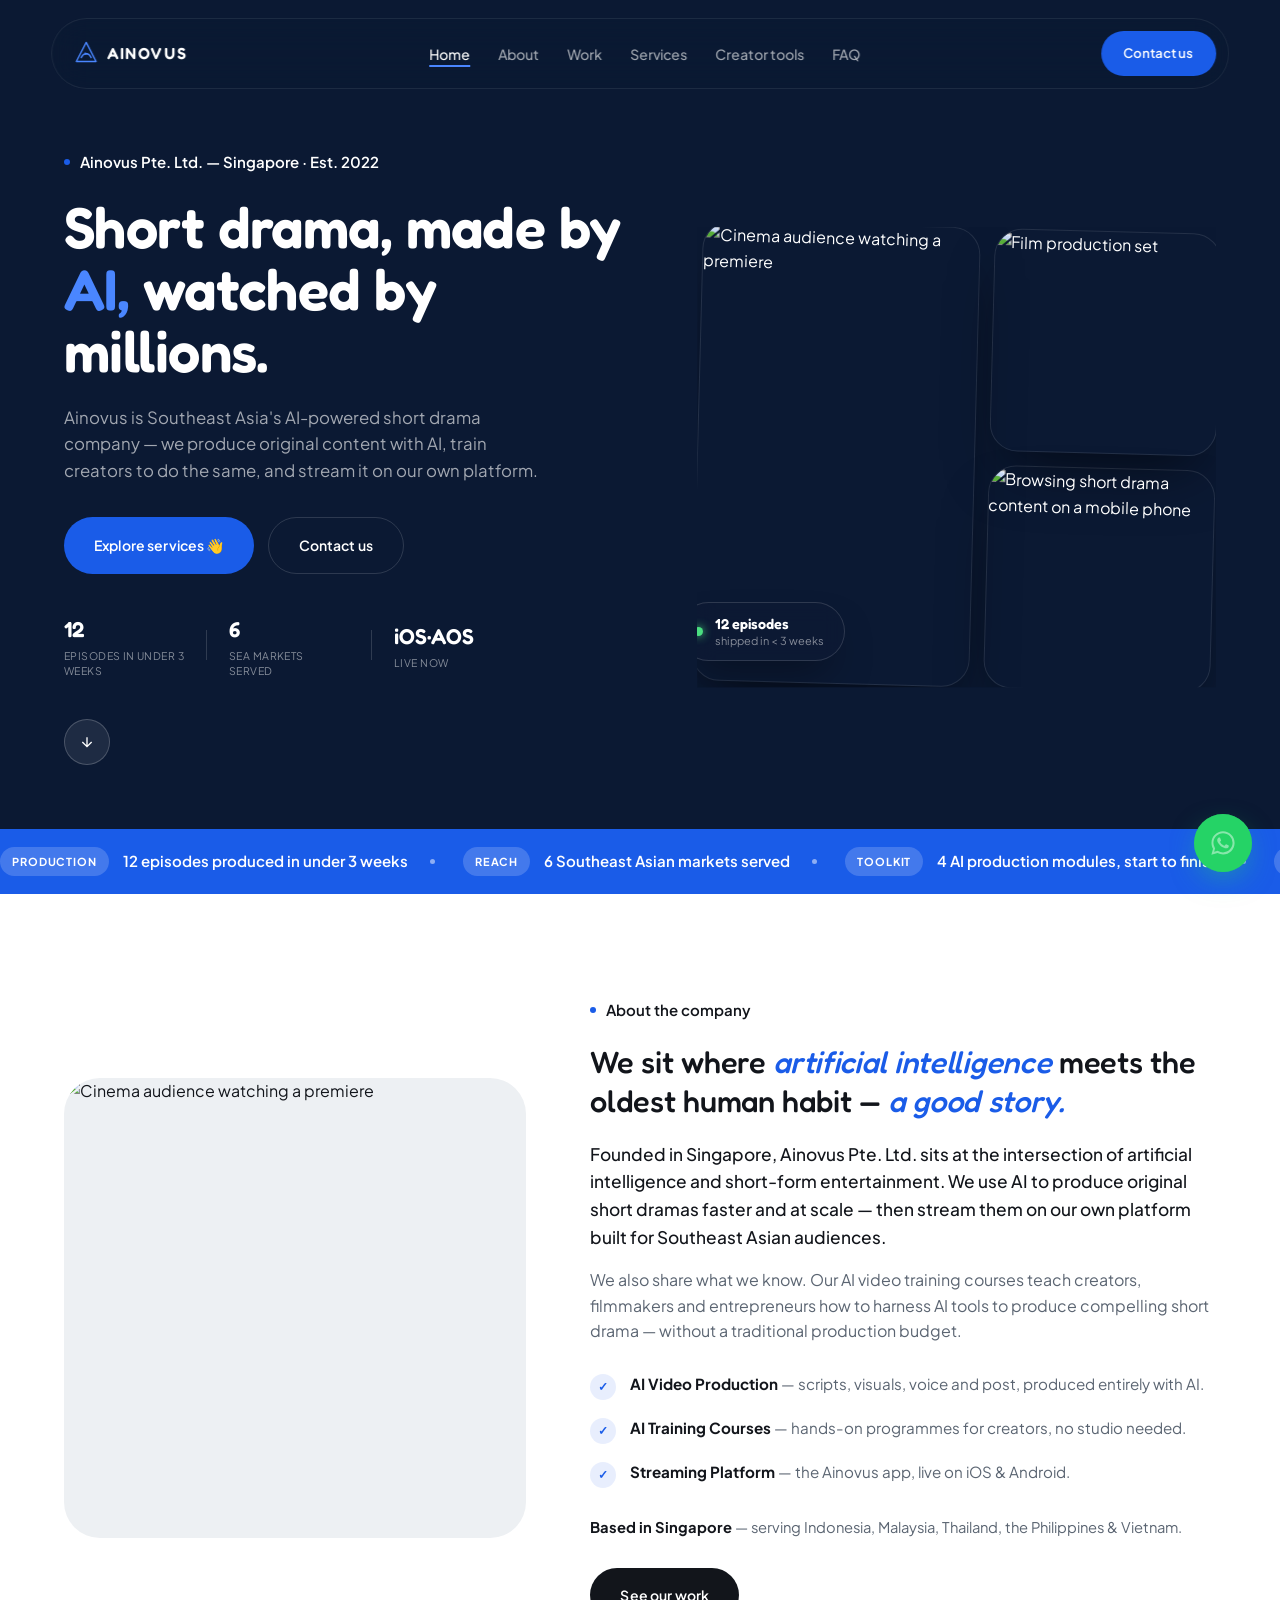
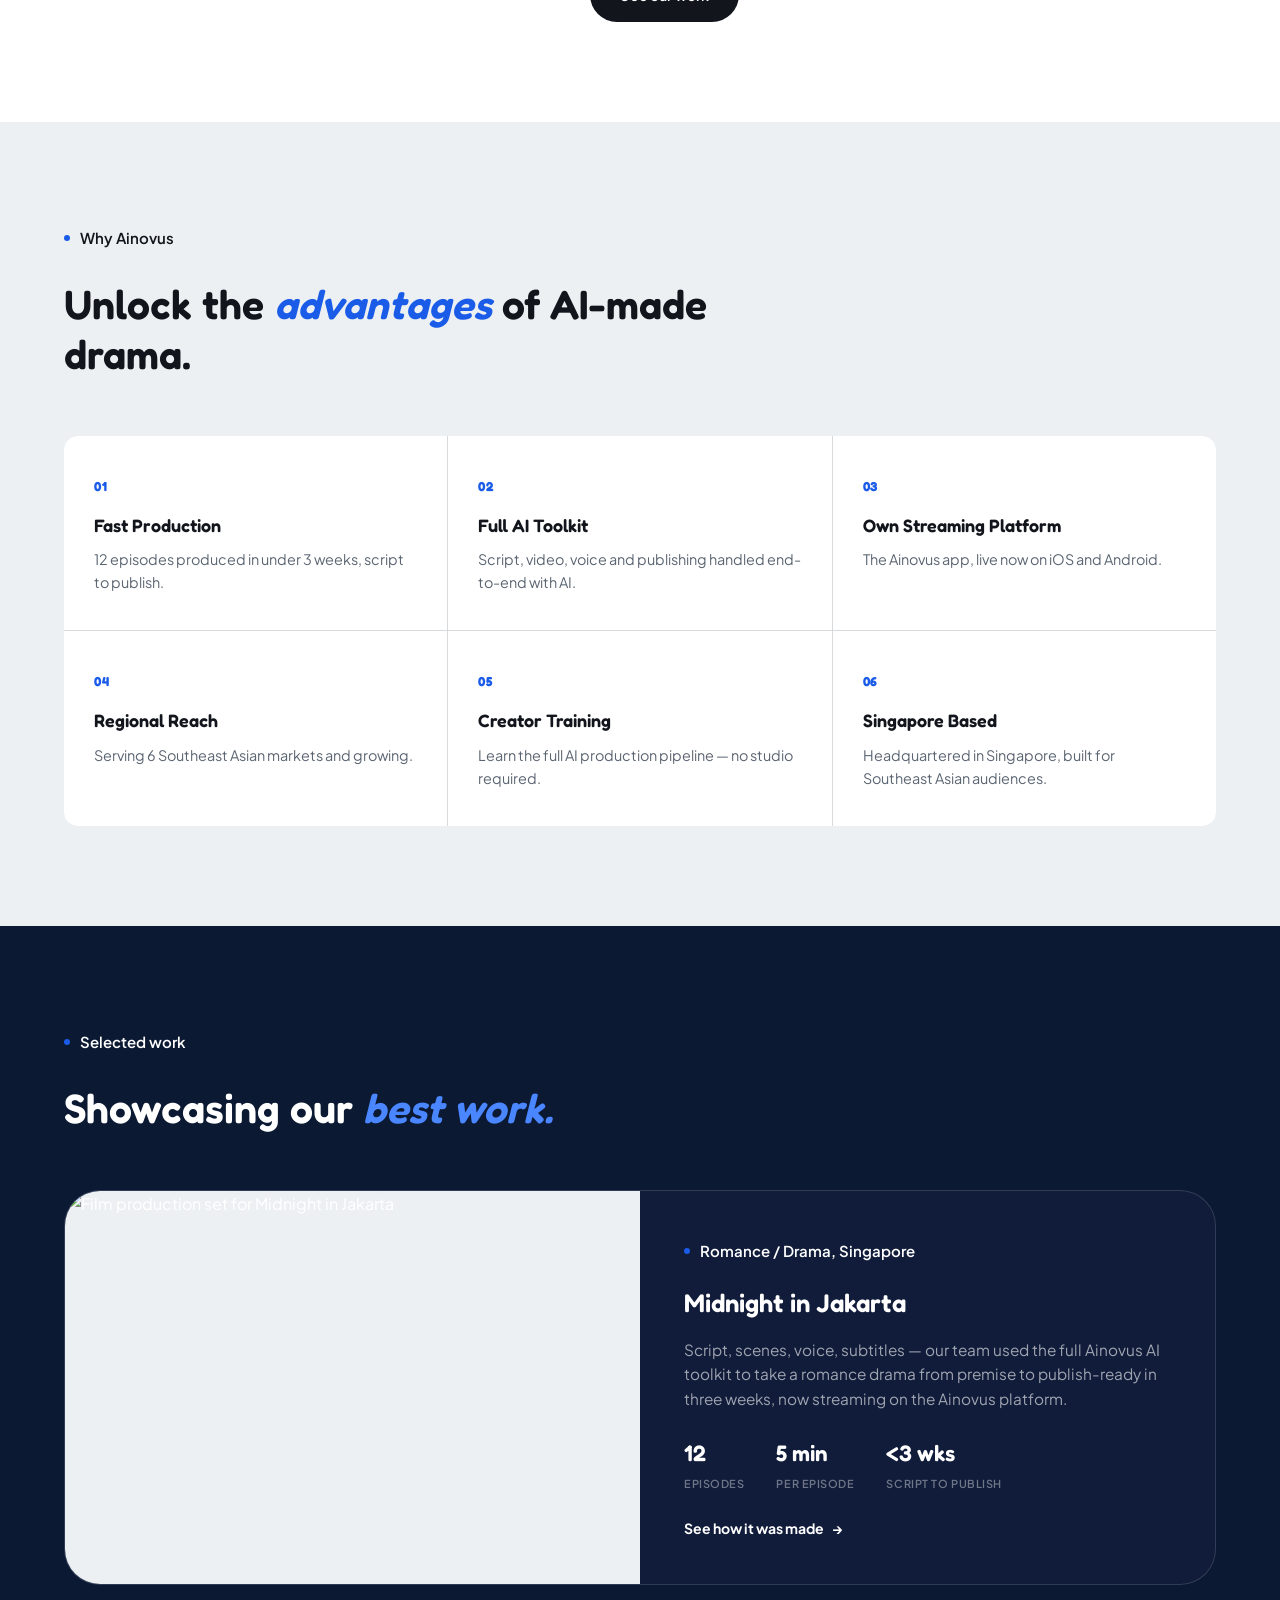
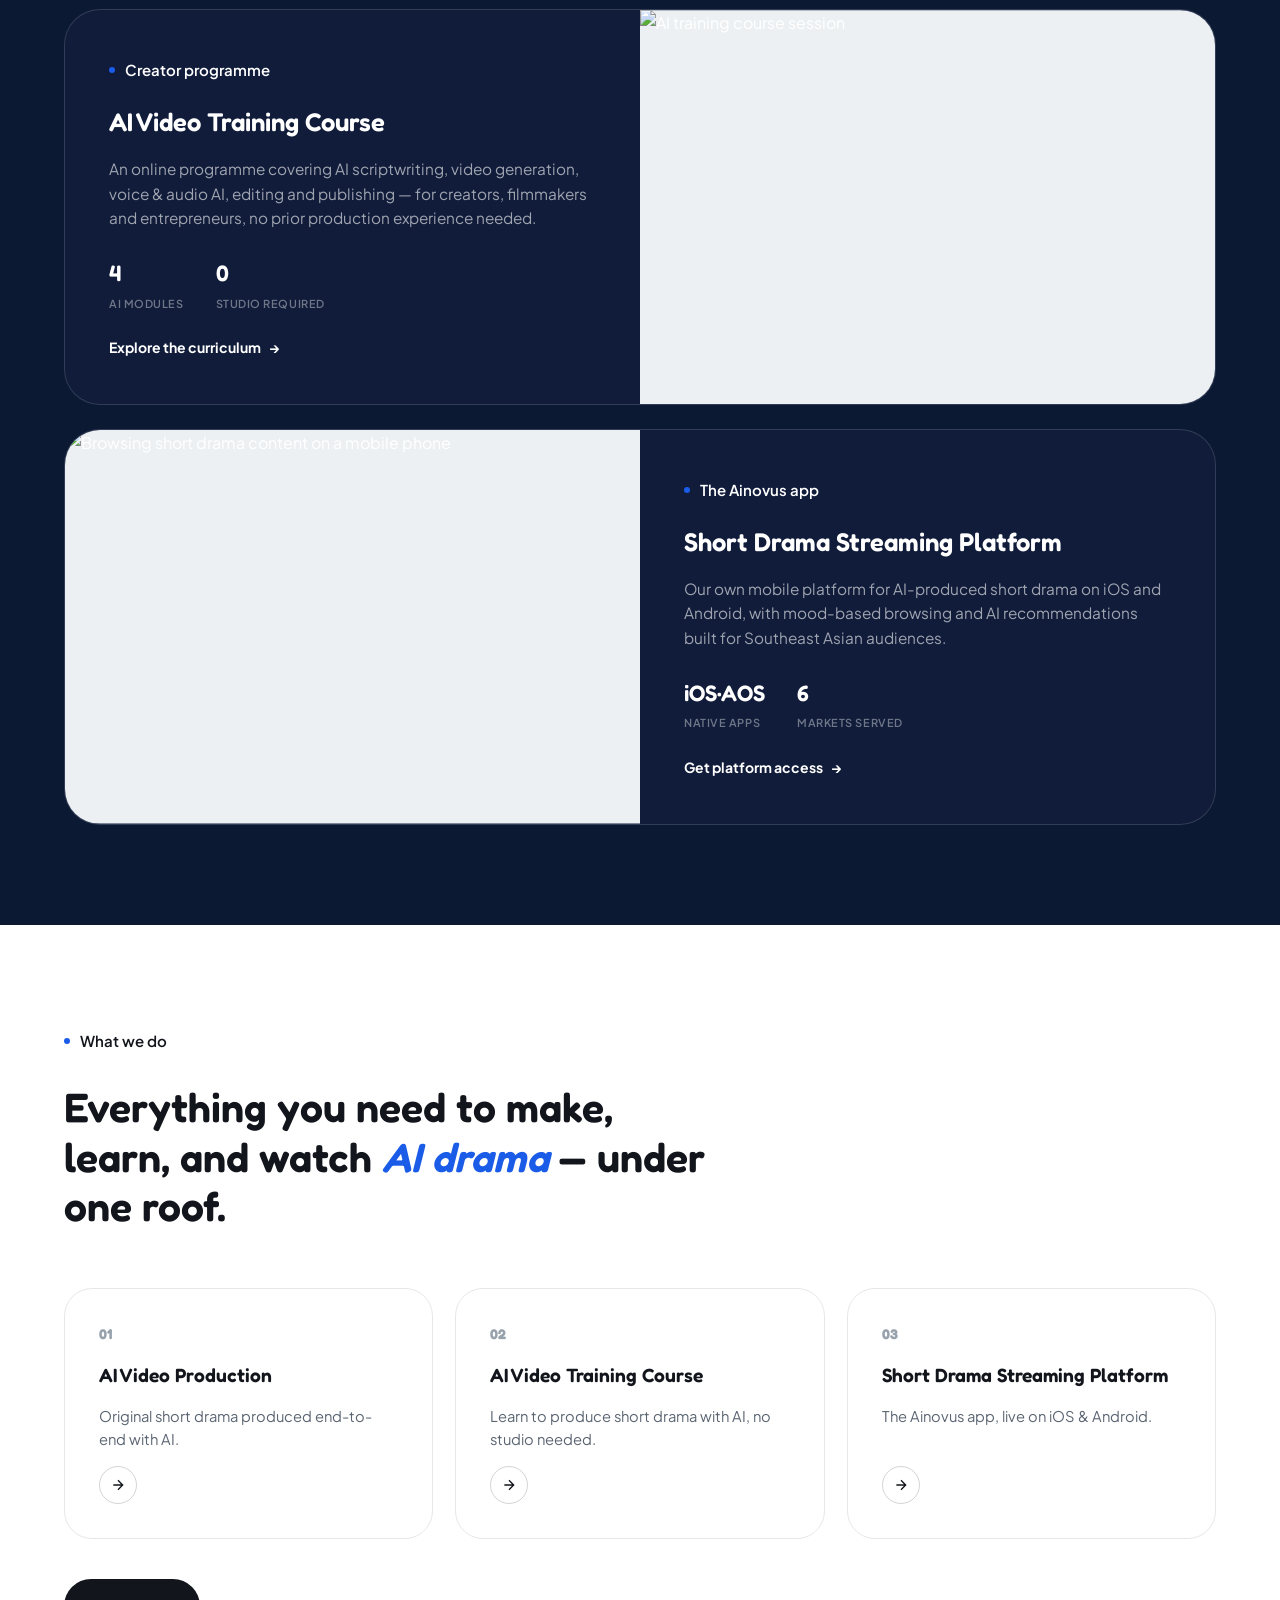
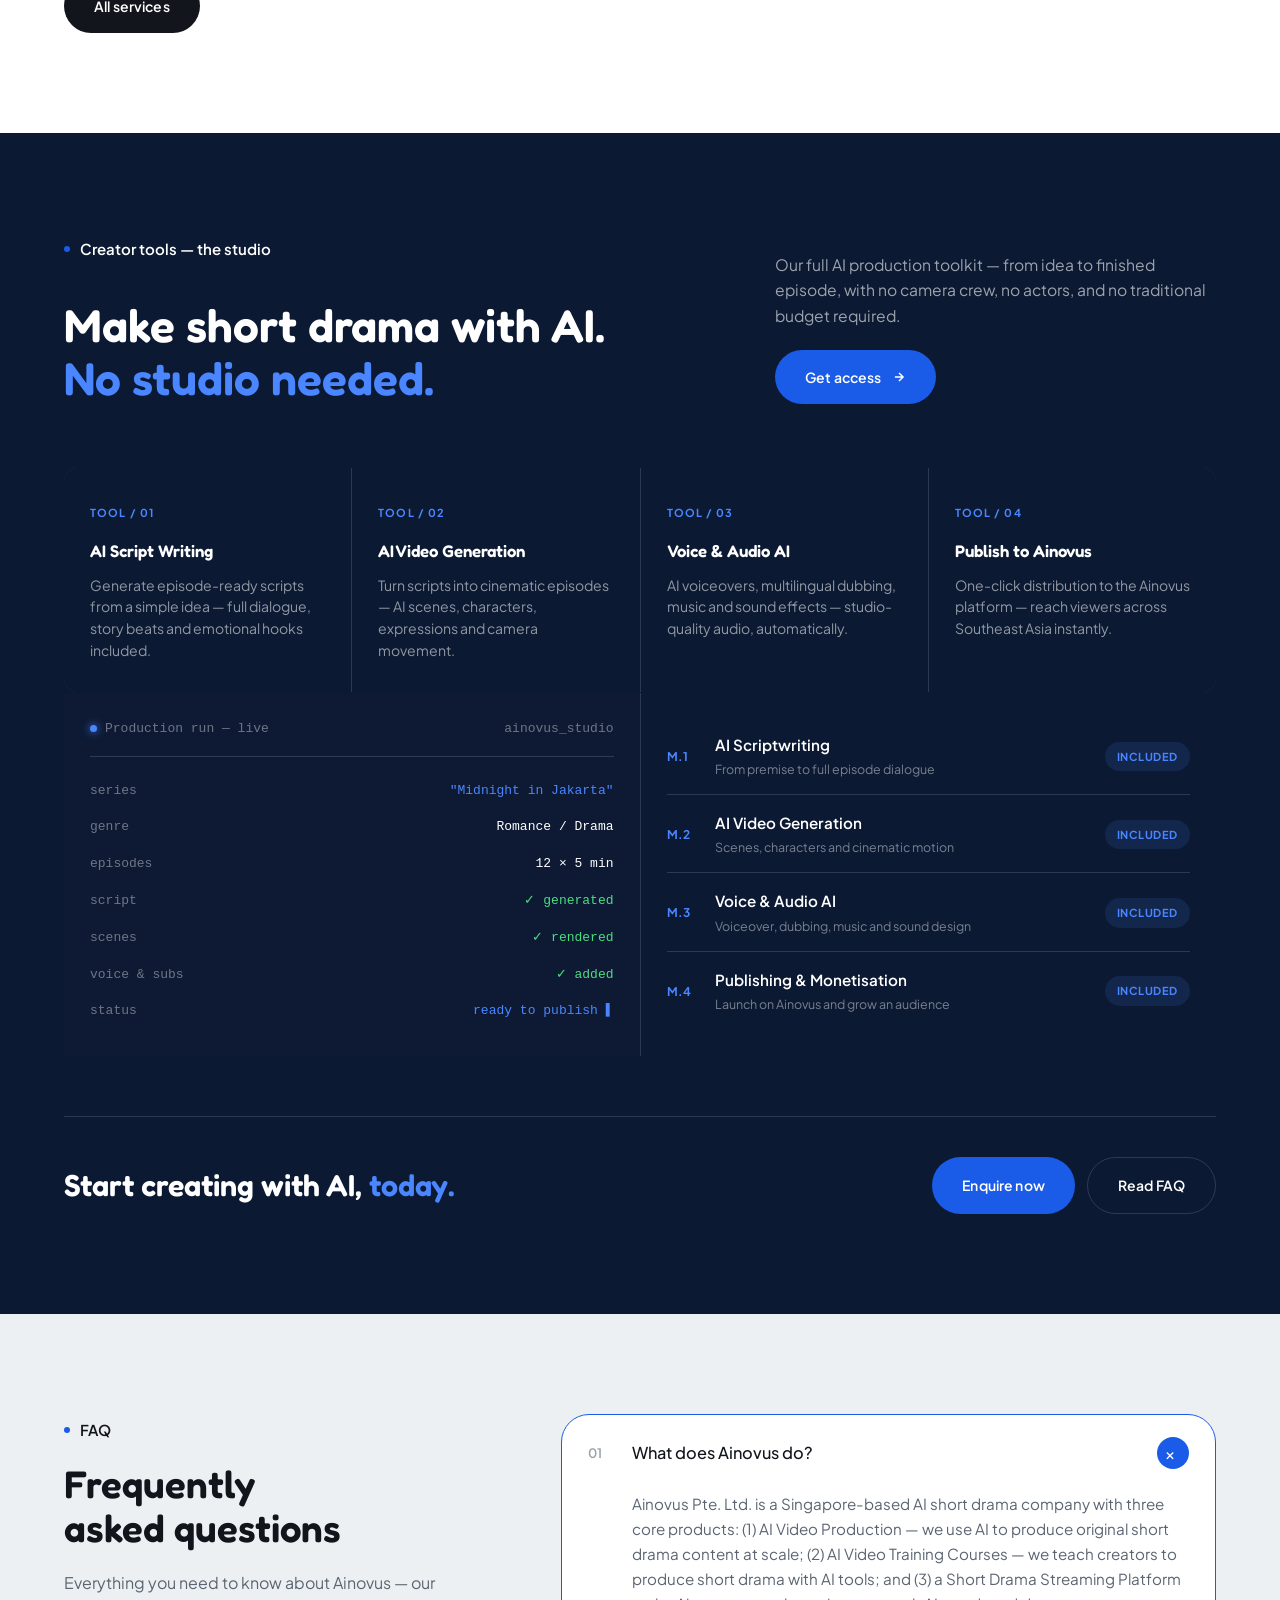
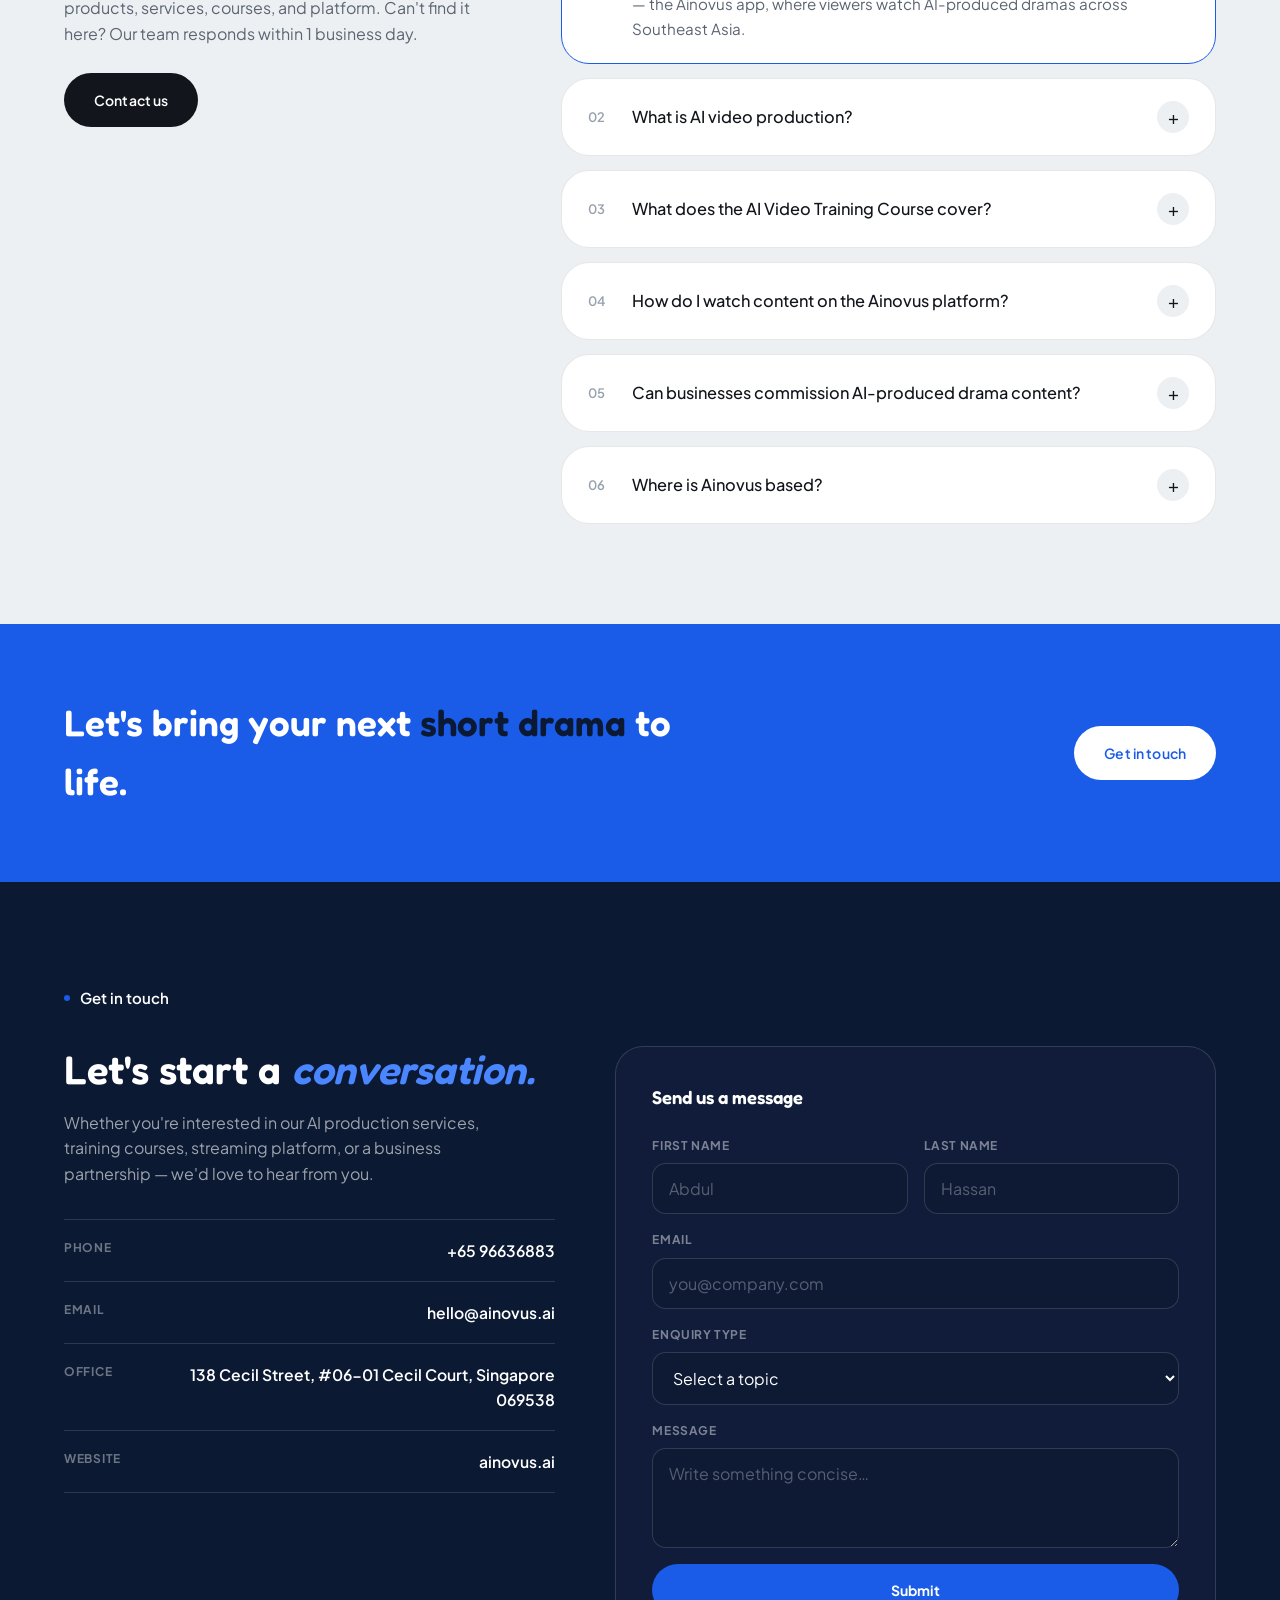
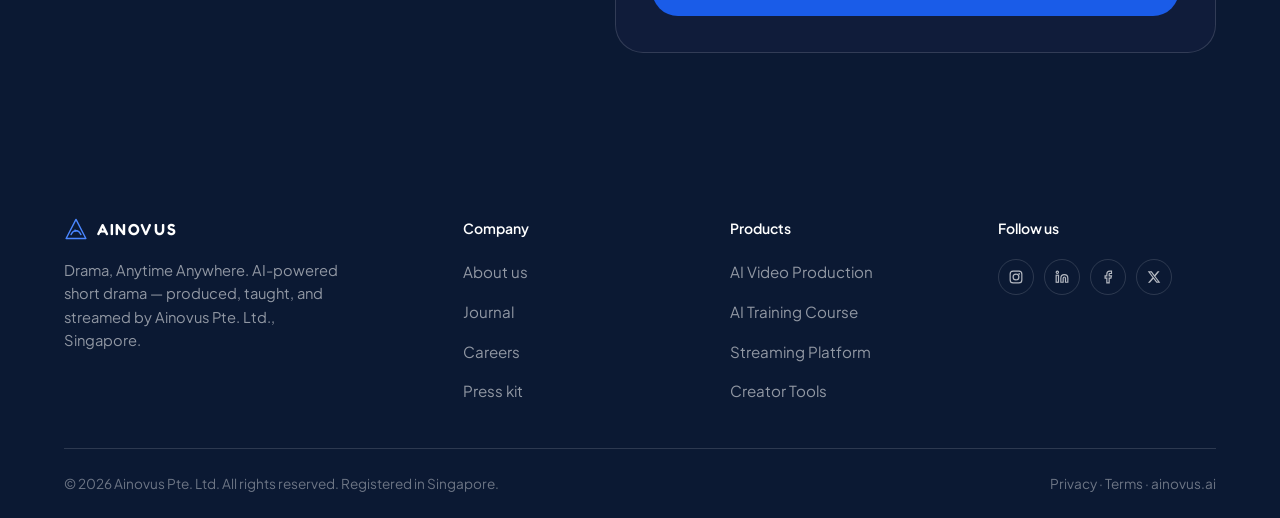
==== Ainovus-Design 2.html @ 92f5eed1 "Initial commit: Ainovus AI website source Static marketing site for Ainovus Pte. Ltd. (AI short dram" ====
<!DOCTYPE html>
<html lang="en">
<head>
<meta charset="UTF-8"/>
<meta name="viewport" content="width=device-width, initial-scale=1.0, viewport-fit=cover"/>
<title>Ainovus Pte. Ltd. — AI Short Drama Studio | Produce. Learn. Stream.</title>
<meta name="description" content="Ainovus is Southeast Asia's AI-powered short drama company — we produce original content with AI, train creators to do the same, and stream it on our own platform."/>
<meta name="theme-color" content="#0B1933"/>
<link rel="icon" href="data:image/svg+xml,%3Csvg xmlns='http://www.w3.org/2000/svg' viewBox='0 0 34 34'%3E%3Cpath d='M17 2L31 29H3L17 2Z' stroke='%231A5CE8' stroke-width='2' stroke-linejoin='round' fill='none'/%3E%3Cpath d='M10 23.5C10 23.5 12.5 18 17 18C21.5 18 24 23.5 24 23.5' stroke='%231A5CE8' stroke-width='2' stroke-linecap='round' fill='none'/%3E%3Cpolygon points='15,16 15,20 20,18' fill='%231A5CE8'/%3E%3C/svg%3E"/>
<link rel="preconnect" href="https://fonts.googleapis.com"/>
<link rel="preconnect" href="https://fonts.gstatic.com" crossorigin=""/>
<link href="https://fonts.googleapis.com/css2?family=Fredoka:wght@400;500;600;700&family=Plus+Jakarta+Sans:wght@300;400;500;600;700;800&display=swap" rel="stylesheet"/>
<style>
*{margin:0;padding:0;box-sizing:border-box}
:root{
  --paper:#FFFFFF;
  --gray-sec:#EDF0F3;
  --card:#FFFFFF;
  --ink:#12151B;
  --ink-2:#5B6572;
  --ink-3:#98A2AD;
  --blue:#1A5CE8;
  --blue-deep:#1249CC;
  --blue-soft:#4A86FF;
  --cyan:#4A86FF;
  --dark:#0B1933;
  --dark-2:#101c3a;
  --dark-3:#0e1a34;
  --hair:rgba(18,21,27,.10);
  --hair-strong:rgba(18,21,27,.18);
  --hair-w:rgba(255,255,255,.14);
  --sans:'Plus Jakarta Sans',-apple-system,sans-serif;
  --display:'Fredoka','Plus Jakarta Sans',sans-serif;
  --ease:cubic-bezier(.16,1,.3,1);
  --r-card:2.25rem;
  --r-img:1.75rem;
  --r-sm:.85rem;
}
html{scroll-behavior:smooth}
body{font-family:var(--sans);background:var(--paper);color:var(--ink);overflow-x:hidden;line-height:1.6;-webkit-font-smoothing:antialiased}
section[id]{scroll-margin-top:110px}
::selection{background:var(--blue);color:#fff}
img{user-select:none;display:block;max-width:100%}
a{color:inherit;text-decoration:none}
ul{list-style:none}
button,input,textarea,select{font-family:var(--sans);font-size:1rem}

/* ── PRELOADER ── */
.preloader{position:fixed;inset:0;background:var(--dark);z-index:9999;display:flex;flex-direction:column;align-items:center;justify-content:center;gap:22px;transition:opacity .7s var(--ease),visibility .7s}
.preloader.done{opacity:0;visibility:hidden}
.pre-mark{width:44px;height:44px}
.pre-mark path,.pre-mark polygon{stroke-dasharray:120;stroke-dashoffset:120;animation:draw 1.1s var(--ease) forwards}
.pre-mark polygon{animation-delay:.3s}
@keyframes draw{to{stroke-dashoffset:0}}
.pre-word{font-family:var(--display);font-size:20px;font-weight:600;letter-spacing:.24em;color:#fff;text-indent:.24em;opacity:0;animation:fadeUp .8s var(--ease) .35s forwards}
.pre-sub{font-size:10px;letter-spacing:.3em;text-transform:uppercase;color:rgba(255,255,255,.4);opacity:0;animation:fadeUp .8s var(--ease) .55s forwards}
@keyframes fadeUp{from{opacity:0;transform:translateY(10px)}to{opacity:1;transform:none}}

.scroll-progress{position:fixed;top:0;left:0;height:3px;width:0;background:var(--blue);z-index:1002}

/* ── REVEAL ── */
.reveal{opacity:0;transform:translateY(24px);transition:opacity .9s var(--ease),transform .9s var(--ease)}
.reveal.in{opacity:1;transform:none}
.reveal-img{clip-path:inset(0 0 100% 0);transition:clip-path 1.1s var(--ease)}
.reveal-img.in{clip-path:inset(0 0 0 0)}

/* ── SHARED ── */
.wrap{max-width:1280px;margin:0 auto;padding:0 5%}
.label{font-family:var(--sans);font-size:15px;font-weight:600;color:var(--ink);display:inline-flex;align-items:center;gap:10px;margin-bottom:20px}
.label::before{content:'';width:6px;height:6px;border-radius:50%;background:var(--blue);flex-shrink:0}
.label.on-dark{color:#fff}
.it{font-style:italic;color:var(--blue)}
.sec-dark .it,.cta-band .it,.hero-left .it{color:var(--blue-soft)}
section{padding:100px 0}
#home{padding:0}
.sec-gray{background:var(--gray-sec)}
.sec-dark{background:var(--dark);color:#fff}
.sec-head{max-width:660px;margin-bottom:56px}
.sec-title{font-family:var(--display);font-weight:600;font-size:clamp(1.8rem,3.2vw,2.6rem);line-height:1.22;margin-top:10px}

/* ── BUTTONS ── */
.btn{display:inline-flex;align-items:center;gap:10px;font-size:14px;font-weight:600;letter-spacing:.01em;text-decoration:none;cursor:pointer;border:none;transition:all .3s var(--ease);padding:16px 30px;position:relative;overflow:hidden;border-radius:100px}
.btn-fill{background:var(--blue);color:#fff}
.btn-fill:hover{background:var(--blue-deep);transform:translateY(-1px)}
.btn-line{background:transparent;color:var(--ink);border:1px solid var(--hair-strong)}
.btn-line:hover{background:var(--ink);color:#fff;border-color:var(--ink)}
.btn-dark{background:var(--ink);color:#fff}
.btn-dark:hover{background:var(--blue);transform:translateY(-1px)}
.btn-white{background:#fff;color:var(--blue)}
.btn-white:hover{background:var(--dark);color:#fff;transform:translateY(-1px)}
.btn-ghost-w{background:transparent;color:#fff;border:1px solid var(--hair-w);padding:16px 30px;border-radius:100px;font-size:14px;font-weight:600;transition:all .3s var(--ease)}
.btn-ghost-w:hover{background:#fff;color:var(--ink);border-color:#fff}

/* ── NAV (floating pill) ── */
nav{position:fixed;top:18px;left:50%;transform:translateX(-50%);z-index:1000;width:min(1180px,92%);display:flex;align-items:center;justify-content:space-between;gap:20px;padding:12px 12px 12px 22px;background:rgba(11,25,51,.72);backdrop-filter:blur(18px);-webkit-backdrop-filter:blur(18px);border:1px solid rgba(255,255,255,.08);border-radius:100px;transition:background .3s var(--ease),box-shadow .3s var(--ease),padding .3s var(--ease)}
nav.scrolled{background:rgba(11,25,51,.94);box-shadow:0 16px 40px -16px rgba(0,0,0,.4)}
.nav-logo{display:flex;align-items:center;gap:9px}
.nav-logo svg{width:24px;height:24px}
.nav-word{font-family:var(--display);font-size:16px;font-weight:600;letter-spacing:.1em;color:#fff}
.nav-links{display:flex;align-items:center;gap:28px}
.nav-a{font-size:14px;font-weight:500;color:rgba(255,255,255,.62);position:relative;padding:4px 0;transition:color .25s}
.nav-a::after{content:'';position:absolute;left:0;bottom:0;height:2px;width:0;background:var(--blue-soft);transition:width .25s var(--ease)}
.nav-a:hover,.nav-a.active{color:#fff}
.nav-a:hover::after,.nav-a.active::after{width:100%}
.nav-cta{padding:12px 22px;font-size:13px}
.ham{display:none;flex-direction:column;gap:5px;background:none;border:none;cursor:pointer;padding:8px}
.ham span{display:block;width:22px;height:2px;background:#fff;transition:all .3s var(--ease)}
.ham.open span:nth-child(1){transform:translateY(7px) rotate(45deg)}
.ham.open span:nth-child(2){opacity:0}
.ham.open span:nth-child(3){transform:translateY(-7px) rotate(-45deg)}

.mob-nav{position:fixed;inset:0;background:var(--dark);z-index:999;display:flex;flex-direction:column;justify-content:center;gap:6px;padding:0 8%;transform:translateY(-100%);transition:transform .5s var(--ease);opacity:0}
.mob-nav.open{transform:translateY(0);opacity:1}
.mob-nav .nav-a{color:#fff;font-family:var(--display);font-size:clamp(28px,7vw,42px);font-weight:600;display:flex;align-items:baseline;gap:16px;padding:10px 0}
.mob-nav .nav-a small{font-size:14px;color:var(--blue-soft);font-weight:600}
.mob-meta{margin-top:30px;color:rgba(255,255,255,.5);font-size:13px;letter-spacing:.05em}
body.nav-locked{overflow:hidden}

/* ── HERO ── */
#home{background:var(--dark);color:#fff;padding-top:150px;padding-bottom:0;overflow:hidden;position:relative}
.hero-grid{display:grid;grid-template-columns:1.05fr .95fr;gap:60px;align-items:center;padding-bottom:64px}
.hero-left{display:flex;flex-direction:column;align-items:flex-start;text-align:left}
.hero-kicker{margin-bottom:22px}
.hero-title{font-family:var(--display);font-size:clamp(2.2rem,4.6vw,3.6rem);font-weight:600;letter-spacing:-.01em;line-height:1.08;margin-bottom:22px}
.hero-title em{font-style:normal;color:var(--blue-soft)}
.hero-sub{font-size:1.05rem;color:rgba(255,255,255,.62);max-width:480px;margin-bottom:32px}
.hero-ctas{display:flex;gap:14px;flex-wrap:wrap;margin-bottom:38px}
.hero-stats{display:flex;align-items:center;gap:22px;flex-wrap:wrap;margin-bottom:40px}
.hstat{display:flex;flex-direction:column;gap:3px}
.hstat-n{font-family:var(--display);font-weight:600;font-size:1.35rem;color:#fff}
.hstat-l{font-size:10.5px;color:rgba(255,255,255,.5);text-transform:uppercase;letter-spacing:.04em;max-width:120px;line-height:1.4}
.hstat-div{width:1px;height:30px;background:rgba(255,255,255,.15)}
.hero-scroll{width:46px;height:46px;border-radius:50%;background:rgba(255,255,255,.08);border:1px solid rgba(255,255,255,.2);color:#fff;display:flex;align-items:center;justify-content:center;animation:bob 2.2s ease-in-out infinite;transition:background .3s var(--ease),border-color .3s var(--ease)}
.hero-scroll:hover{background:var(--blue);border-color:var(--blue)}
@keyframes bob{0%,100%{transform:translateY(0)}50%{transform:translateY(6px)}}

.hero-right{position:relative}
.collage{display:grid;grid-template-columns:1.1fr .9fr;grid-template-rows:1fr 1fr;gap:14px;height:460px;transform:rotate(1.5deg)}
.col-tile{border-radius:var(--r-img);overflow:hidden;box-shadow:0 30px 60px -20px rgba(0,0,0,.55);border:1px solid rgba(255,255,255,.1)}
.col-tile img{width:100%;height:100%;object-fit:cover;display:block}
.col-a{grid-row:1/3}
.col-b{grid-column:2}
.col-c{grid-column:2}
.collage-badge{position:absolute;left:-18px;bottom:26px;display:flex;align-items:center;gap:12px;background:rgba(14,26,52,.92);backdrop-filter:blur(10px);border:1px solid var(--hair-w);border-radius:100px;padding:12px 20px 12px 14px;box-shadow:0 20px 40px -16px rgba(0,0,0,.5)}
.cb-dot{width:9px;height:9px;border-radius:50%;background:#4ade80;box-shadow:0 0 10px #4ade80;flex-shrink:0}
.collage-badge div{display:flex;flex-direction:column;line-height:1.3}
.collage-badge strong{font-family:var(--display);font-size:.9rem;color:#fff;font-weight:600}
.collage-badge small{font-size:11px;color:rgba(255,255,255,.5)}

/* ── MARQUEE ── */
.marquee{overflow:hidden;background:var(--blue);padding:18px 0;white-space:nowrap}
.mq-track{display:inline-flex;animation:mq 30s linear infinite}
.mq-item{display:inline-flex;align-items:center;gap:14px;padding-right:14px}
.mq-cat{font-size:11px;font-weight:700;letter-spacing:.08em;text-transform:uppercase;color:#fff;background:rgba(255,255,255,.18);padding:6px 12px;border-radius:100px}
.mq-item>span:not(.mq-cat){font-size:15px;font-weight:600;color:#fff;padding-right:8px}
.mq-dot{width:5px;height:5px;border-radius:50%;background:rgba(255,255,255,.5);margin:0 14px 0 0}
@keyframes mq{from{transform:translateX(0)}to{transform:translateX(-50%)}}

/* ── ABOUT (split) ── */
.split-block{display:grid;grid-template-columns:.85fr 1.15fr;gap:64px;align-items:center}
.split-img{border-radius:var(--r-card);overflow:hidden;background:var(--gray-sec)}
.split-img img{width:100%;height:100%;min-height:460px;object-fit:cover}
.split-title{font-family:var(--display);font-weight:500;font-size:clamp(1.5rem,2.4vw,2rem);letter-spacing:-.01em;line-height:1.28;margin-bottom:20px}
.lede{font-size:1.08rem;font-weight:500;color:var(--ink);margin-bottom:16px}
.body-t{color:var(--ink-2);margin-bottom:28px}
.check-list{display:flex;flex-direction:column;gap:16px;margin-bottom:28px}
.check-list li{display:flex;gap:14px;align-items:flex-start}
.check-ico{flex-shrink:0;width:26px;height:26px;border-radius:50%;background:rgba(26,92,232,.1);color:var(--blue);display:flex;align-items:center;justify-content:center;font-size:12px;font-weight:700;margin-top:2px}
.check-list strong{color:var(--ink);font-weight:700}
.check-list li div{color:var(--ink-2);font-size:.95rem;line-height:1.6}
.based-line{color:var(--ink-2);font-size:.92rem;margin-bottom:28px}
.based-line strong{color:var(--ink)}

/* ── ADVANTAGES ── */
.adv-grid{display:grid;grid-template-columns:repeat(3,1fr);gap:1px;background:var(--hair);border-radius:var(--r-sm);overflow:hidden}
.adv-card{background:var(--paper);padding:36px 30px}
.adv-no{font-family:var(--display);font-size:13px;font-weight:700;color:var(--blue);letter-spacing:.05em}
.adv-card h3{font-family:var(--display);font-weight:600;font-size:1.12rem;margin:14px 0 8px}
.adv-card p{color:var(--ink-2);font-size:.9rem;line-height:1.6}

/* ── WORK (dark cards) ── */
.work-item{display:grid;grid-template-columns:1fr 1fr;gap:0;align-items:stretch;background:var(--dark-2);border:1px solid var(--hair-w);border-radius:var(--r-card);overflow:hidden;margin-bottom:24px}
.work-item:last-of-type{margin-bottom:0}
.work-item.reverse .work-img{order:2}
.work-img{background:var(--gray-sec)}
.work-img img{width:100%;height:100%;min-height:320px;object-fit:cover}
.work-body{padding:44px}
.work-title{font-family:var(--display);font-weight:600;font-size:clamp(1.4rem,2vw,1.8rem);margin-bottom:14px;color:#fff}
.work-desc{color:rgba(255,255,255,.6);margin-bottom:24px;font-size:.96rem}
.work-stats{display:flex;gap:32px;margin-bottom:22px;flex-wrap:wrap}
.wstat{display:flex;flex-direction:column;gap:4px}
.wstat-n{font-family:var(--display);font-weight:600;font-size:1.4rem;color:#fff}
.wstat-l{font-size:11px;font-weight:600;letter-spacing:.05em;text-transform:uppercase;color:rgba(255,255,255,.4)}
.read-link{display:inline-flex;align-items:center;gap:8px;font-size:14px;font-weight:700;color:#fff}
.arrow-e{transition:transform .3s var(--ease)}
.read-link:hover .arrow-e{transform:translateX(6px)}
.read-link:hover{color:var(--blue-soft)}

/* ── SERVICES (card grid) ── */
.srv-grid{display:grid;grid-template-columns:repeat(3,1fr);gap:22px;margin-bottom:40px}
.srv-card{display:flex;flex-direction:column;gap:14px;padding:34px;border:1px solid var(--hair);border-radius:var(--r-img);transition:all .3s var(--ease)}
.srv-card:hover{border-color:var(--blue);transform:translateY(-4px);box-shadow:0 26px 50px -26px rgba(26,92,232,.3)}
.srv-no{font-family:var(--display);font-weight:700;color:var(--ink-3);font-size:14px}
.srv-name{font-family:var(--display);font-weight:600;font-size:1.2rem}
.srv-desc{color:var(--ink-2);font-size:.92rem;flex:1}
.srv-arrow{width:38px;height:38px;border-radius:50%;border:1px solid var(--hair-strong);display:flex;align-items:center;justify-content:center;transition:all .3s var(--ease)}
.srv-card:hover .srv-arrow{background:var(--blue);border-color:var(--blue);color:#fff}
.srv-all{display:flex;width:fit-content}

/* ── CREATOR TOOLS (dark) ── */
#creators{background:var(--dark);color:#fff}
.cr-head{display:grid;grid-template-columns:1.2fr .8fr;gap:50px;align-items:end;margin-bottom:64px}
.cr-title{font-family:var(--display);font-weight:600;font-size:clamp(2rem,3.6vw,3rem);line-height:1.14;margin-top:18px}
.cr-title em{font-style:normal;color:var(--blue-soft)}
.cr-side p{color:rgba(255,255,255,.6);margin-bottom:22px;font-size:.98rem}

.cr-grid{display:grid;grid-template-columns:repeat(4,1fr);gap:1px;background:var(--hair-w);border-radius:var(--r-sm);overflow:hidden;margin-bottom:1px}
.cr-cell{background:var(--dark);padding:30px 26px;transition:background .3s var(--ease)}
.cr-cell:hover{background:var(--dark-2)}
.cr-cell-no{font-size:11px;font-weight:700;letter-spacing:.1em;color:var(--blue-soft);text-transform:uppercase}
.cr-cell h3{font-family:var(--display);font-weight:600;font-size:1.05rem;margin:14px 0 10px}
.cr-cell p{font-size:.88rem;color:rgba(255,255,255,.55);line-height:1.55}

.cr-log{display:grid;grid-template-columns:1fr 1fr;gap:1px;background:var(--hair-w);margin-top:1px}
.log-sheet{background:var(--dark-3);padding:26px;font-family:ui-monospace,SFMono-Regular,Menlo,monospace;font-size:13px}
.log-head{display:flex;justify-content:space-between;color:rgba(255,255,255,.4);padding-bottom:16px;margin-bottom:16px;border-bottom:1px solid var(--hair-w)}
.log-head i{display:inline-block;width:7px;height:7px;border-radius:50%;background:var(--blue-soft);margin-right:8px;box-shadow:0 0 8px var(--blue-soft)}
.log-row{display:flex;justify-content:space-between;padding:8px 0;opacity:0;transform:translateX(-8px);transition:opacity .4s var(--ease),transform .4s var(--ease)}
.log-row.in{opacity:1;transform:none}
.log-k{color:rgba(255,255,255,.4)}
.log-v{color:#fff}
.log-v.cyan{color:var(--blue-soft)}
.log-v.ok{color:#4ade80}
.cr-modules{background:var(--dark);padding:26px;display:flex;flex-direction:column;gap:2px}
.mod-row{display:flex;align-items:center;gap:16px;padding:14px 0;border-bottom:1px solid var(--hair-w)}
.mod-row:last-child{border-bottom:none}
.mod-no{font-size:12px;color:var(--blue-soft);font-weight:700;width:32px}
.mod-name{flex:1;font-size:.95rem;font-weight:600;display:flex;flex-direction:column;gap:3px}
.mod-name small{font-size:.78rem;font-weight:400;color:rgba(255,255,255,.45)}
.mod-tag{font-size:11px;font-weight:700;letter-spacing:.05em;text-transform:uppercase;color:var(--blue-soft);background:rgba(74,134,255,.12);padding:6px 12px;border-radius:100px}

.cr-cta{display:flex;align-items:center;justify-content:space-between;gap:24px;flex-wrap:wrap;margin-top:60px;padding-top:40px;border-top:1px solid var(--hair-w)}
.cr-cta h3{font-family:var(--display);font-weight:600;font-size:clamp(1.4rem,2.4vw,1.9rem)}
.cr-cta h3 em{font-style:normal;color:var(--blue-soft)}
.cr-cta-btns{display:flex;gap:12px;flex-wrap:wrap}

/* ── FAQ ── */
.faq-grid{display:grid;grid-template-columns:.8fr 1.2fr;gap:60px}
.faq-left h2{font-family:var(--display);font-weight:600;font-size:clamp(1.8rem,3vw,2.4rem);line-height:1.15;margin-bottom:20px}
.faq-left p{color:var(--ink-2);margin-bottom:26px}
.faq-list{display:flex;flex-direction:column;gap:14px}
.fi{background:var(--paper);border:1px solid var(--hair);border-radius:var(--r-img);padding:0 26px;transition:border-color .3s var(--ease)}
.fi.open{border-color:var(--blue)}
.fq{width:100%;display:flex;align-items:center;gap:18px;background:none;border:none;text-align:left;padding:22px 0;font-size:1.02rem;font-weight:500;color:var(--ink);cursor:pointer}
.fq-no{font-size:13px;color:var(--ink-3);font-weight:600;width:26px;flex-shrink:0}
.fi-icon{margin-left:auto;width:32px;height:32px;border-radius:50%;background:var(--gray-sec);display:flex;align-items:center;justify-content:center;font-size:18px;font-weight:400;color:var(--ink);flex-shrink:0;transition:transform .3s var(--ease),background .3s var(--ease),color .3s}
.fi.open .fi-icon{transform:rotate(45deg);background:var(--blue);color:#fff}
.fa{max-height:0;overflow:hidden;transition:max-height .4s var(--ease)}
.fa-inner{padding:0 0 22px 44px;color:var(--ink-2);font-size:.95rem;line-height:1.65}

/* ── CTA BAND ── */
.cta-band{background:var(--blue);padding:70px 0}
.cta-band-inner{display:flex;align-items:center;justify-content:space-between;gap:24px;flex-wrap:wrap}
.cta-band-inner h2{font-family:var(--display);font-weight:600;color:#fff;font-size:clamp(1.6rem,3vw,2.3rem);max-width:640px}
.cta-band-inner h2 span{color:var(--dark)}

/* ── CONTACT ── */
#contact .label{margin-bottom:36px}
.contact-grid{display:grid;grid-template-columns:.9fr 1.1fr;gap:60px}
.contact-h{font-family:var(--display);font-weight:600;font-size:clamp(1.8rem,3.2vw,2.5rem);line-height:1.15;margin-bottom:18px;color:#fff}
.contact-p{color:rgba(255,255,255,.6);margin-bottom:32px;max-width:420px}
.cdetails{border-top:1px solid var(--hair-w)}
.cd{display:flex;justify-content:space-between;gap:20px;padding:18px 0;border-bottom:1px solid var(--hair-w)}
.cd-k{font-size:12px;font-weight:700;letter-spacing:.06em;text-transform:uppercase;color:rgba(255,255,255,.4)}
.cd-v{font-size:.98rem;font-weight:600;text-align:right;color:#fff}
.cd-v a:hover{color:var(--blue-soft)}

.form-wrap{background:var(--dark-2);border:1px solid var(--hair-w);border-radius:var(--r-img);padding:36px}
.form-title{font-family:var(--display);font-size:1.15rem;font-weight:600;margin-bottom:24px;color:#fff}
.fr2{display:grid;grid-template-columns:1fr 1fr;gap:16px}
.fg{margin-bottom:16px;display:flex;flex-direction:column;gap:8px}
.fg label{font-size:12px;font-weight:700;letter-spacing:.05em;text-transform:uppercase;color:rgba(255,255,255,.45)}
.fg input,.fg select,.fg textarea{background:var(--dark-3);border:1px solid var(--hair-w);border-radius:var(--r-sm);padding:14px 16px;color:#fff;transition:border-color .25s}
.fg input::placeholder,.fg textarea::placeholder{color:rgba(255,255,255,.3)}
.fg input:focus,.fg select:focus,.fg textarea:focus{outline:none;border-color:var(--blue-soft)}
.fg textarea{min-height:100px;resize:vertical}
.form-btn{width:100%;background:var(--blue);color:#fff;border:none;border-radius:100px;padding:17px;font-size:14px;font-weight:700;cursor:pointer;transition:background .3s var(--ease)}
.form-btn:hover{background:var(--blue-deep)}
.form-btn.sent{background:#16a34a}
.form-btn:disabled{cursor:default}

/* ── FOOTER ── */
footer{background:var(--dark);color:#fff;padding:64px 5% 0}
footer .nav-word{color:#fff}
.ft-top{max-width:1280px;margin:0 auto;display:grid;grid-template-columns:1.6fr 1fr 1fr 1fr;gap:50px;padding-bottom:44px}
.ft-desc{color:rgba(255,255,255,.55);font-size:.92rem;margin:16px 0 0;max-width:280px}
.ft-col h4{font-size:14px;font-weight:600;color:#fff;margin-bottom:20px}
.ft-col ul{display:flex;flex-direction:column;gap:14px}
.ft-col a{font-size:.95rem;color:rgba(255,255,255,.55);transition:color .25s}
.ft-col a:hover{color:var(--blue-soft)}
.ft-social{display:flex;gap:10px}
.ft-social a{width:36px;height:36px;border-radius:50%;border:1px solid var(--hair-w);display:flex;align-items:center;justify-content:center;color:rgba(255,255,255,.7);transition:all .25s var(--ease)}
.ft-social a:hover{background:var(--blue);border-color:var(--blue);color:#fff}
.ft-bottom{max-width:1280px;margin:0 auto;display:flex;justify-content:space-between;flex-wrap:wrap;gap:12px;padding:24px 0;border-top:1px solid var(--hair-w);font-size:.85rem;color:rgba(255,255,255,.4)}
.ft-bottom a{color:rgba(255,255,255,.4)}
.ft-bottom a:hover{color:var(--blue-soft)}

/* ── BACK TO TOP ── */
.to-top{position:fixed;right:28px;bottom:98px;width:48px;height:48px;border-radius:50%;background:var(--dark);color:#fff;display:flex;align-items:center;justify-content:center;cursor:pointer;opacity:0;visibility:hidden;transform:translateY(10px);transition:all .3s var(--ease);z-index:500;box-shadow:0 10px 30px -10px rgba(18,21,27,.35)}
.to-top.show{opacity:1;visibility:visible;transform:none}
.to-top:hover{background:var(--blue)}

/* ── WHATSAPP ── */
.whatsapp-btn{position:fixed;right:28px;bottom:28px;width:58px;height:58px;border-radius:50%;background:#25D366;color:#fff;display:flex;align-items:center;justify-content:center;z-index:500;box-shadow:0 10px 30px -8px rgba(37,211,102,.55);transition:transform .3s var(--ease),box-shadow .3s var(--ease)}
.whatsapp-btn:hover{transform:translateY(-2px) scale(1.05);box-shadow:0 14px 34px -6px rgba(37,211,102,.6)}
.wa-ring{position:absolute;inset:0;border-radius:50%;background:#25D366;opacity:.55;animation:waPulse 2.4s ease-out infinite}
@keyframes waPulse{0%{transform:scale(1);opacity:.5}100%{transform:scale(1.7);opacity:0}}
@media (prefers-reduced-motion: reduce){.wa-ring{animation:none;display:none}}
@media (max-width:760px){
  .whatsapp-btn{width:52px;height:52px;right:20px;bottom:20px}
  .to-top{right:20px;bottom:84px;width:44px;height:44px}
}

/* ── RESPONSIVE ── */
@media (max-width:1024px){
  section{padding:64px 0}
  .split-block,.faq-grid,.contact-grid{grid-template-columns:1fr;gap:36px}
  .hero-grid{grid-template-columns:1fr;padding-bottom:48px}
  .collage{height:380px;transform:none;margin-top:8px}
  .collage-badge{left:0}
  .cr-head{grid-template-columns:1fr}
  .cr-grid{grid-template-columns:repeat(2,1fr)}
  .cr-log{grid-template-columns:1fr}
  .work-item,.work-item.reverse{grid-template-columns:1fr}
  .work-item.reverse .work-img{order:0}
  .work-img img{min-height:240px}
  .adv-grid{grid-template-columns:repeat(2,1fr)}
  .srv-grid{grid-template-columns:repeat(2,1fr)}
  .ft-top{grid-template-columns:1fr 1fr;gap:36px}
  .cta-band-inner{flex-direction:column;align-items:flex-start;text-align:left}
}
@media (max-width:760px){
  .nav-links,.nav-cta{display:none}
  .ham{display:flex}
  nav{top:12px;padding:10px 10px 10px 18px;width:94%}
  section{padding:48px 0}
  #home{padding-top:120px}
  .hero-ctas{width:100%;flex-direction:column;align-items:stretch}
  .hero-ctas .btn{justify-content:center}
  .collage{height:300px}
  .cr-grid{grid-template-columns:1fr}
  .adv-grid,.srv-grid{grid-template-columns:1fr}
  .fr2{grid-template-columns:1fr}
  .form-wrap{padding:24px}
  .ft-top{grid-template-columns:1fr;gap:32px}
  .work-item{gap:0}
  .work-body{padding:28px 22px}
  .work-img img{height:220px;min-height:0}
  .work-stats{gap:24px}
  .cta-band{padding:50px 0}
}
</style>
</head>
<body>

<div class="preloader" id="preloader">
  <svg class="pre-mark" viewBox="0 0 34 34" fill="none">
    <path d="M17 2L31 29H3L17 2Z" stroke="#4A86FF" stroke-width="1.4" stroke-linejoin="round"/>
    <path d="M10 23.5C10 23.5 12.5 18 17 18C21.5 18 24 23.5 24 23.5" stroke="#4A86FF" stroke-width="1.4" stroke-linecap="round"/>
    <polygon points="15,16 15,20 20,18" fill="none" stroke="#8AB4FF" stroke-width="1.2"/>
  </svg>
  <div class="pre-word">AINOVUS</div>
  <div class="pre-sub">AI Short Drama Studio</div>
</div>

<div class="scroll-progress" id="scrollProgress"></div>

<!-- NAV -->
<nav id="nav">
  <a class="nav-logo" href="#home">
    <svg viewBox="0 0 34 34" fill="none">
      <path d="M17 2L31 29H3L17 2Z" stroke="#4A86FF" stroke-width="2" stroke-linejoin="round"/>
      <path d="M10 23.5C10 23.5 12.5 18 17 18C21.5 18 24 23.5 24 23.5" stroke="#4A86FF" stroke-width="2" stroke-linecap="round"/>
      <polygon points="15,16 15,20 20,18" fill="#4A86FF"/>
    </svg>
    <span class="nav-word">AINOVUS</span>
  </a>
  <ul class="nav-links">
    <li><a class="nav-a" href="#home">Home</a></li>
    <li><a class="nav-a" href="#about">About</a></li>
    <li><a class="nav-a" href="#work">Work</a></li>
    <li><a class="nav-a" href="#services">Services</a></li>
    <li><a class="nav-a" href="#creators">Creator tools</a></li>
    <li><a class="nav-a" href="#faq">FAQ</a></li>
  </ul>
  <a class="nav-cta btn btn-fill" href="#contact"><span>Contact us</span></a>
  <button class="ham" id="ham" aria-label="Menu" aria-expanded="false"><span></span><span></span><span></span></button>
</nav>
<div class="mob-nav" id="mob">
  <a class="nav-a" href="#home"><small>01</small>Home</a>
  <a class="nav-a" href="#about"><small>02</small>About</a>
  <a class="nav-a" href="#work"><small>03</small>Work</a>
  <a class="nav-a" href="#services"><small>04</small>Services</a>
  <a class="nav-a" href="#creators"><small>05</small>Creator tools</a>
  <a class="nav-a" href="#faq"><small>06</small>FAQ</a>
  <a class="nav-a" href="#contact"><small>07</small>Contact us</a>
  <div class="mob-meta">Singapore · ainovus.ai · +65 96636883</div>
</div>

<!-- HERO -->
<section id="home">
  <div class="wrap hero-grid">
    <div class="hero-left">
      <div class="hero-kicker label on-dark reveal">Ainovus Pte. Ltd. — Singapore · Est. 2022</div>
      <h1 class="hero-title reveal">Short drama, made by <em>AI,</em> watched by millions.</h1>
      <p class="hero-sub reveal">Ainovus is Southeast Asia's AI-powered short drama company — we produce original content with AI, train creators to do the same, and stream it on our own platform.</p>
      <div class="hero-ctas reveal">
        <a class="btn btn-fill" href="#services"><span>Explore services 👋</span></a>
        <a class="btn btn-ghost-w" href="#contact">Contact us</a>
      </div>
      <div class="hero-stats reveal">
        <div class="hstat"><span class="hstat-n">12</span><span class="hstat-l">Episodes in under 3 weeks</span></div>
        <div class="hstat-div"></div>
        <div class="hstat"><span class="hstat-n">6</span><span class="hstat-l">SEA markets served</span></div>
        <div class="hstat-div"></div>
        <div class="hstat"><span class="hstat-n">iOS·AOS</span><span class="hstat-l">Live now</span></div>
      </div>
      <a class="hero-scroll reveal" href="#about" aria-label="Scroll down">
        <svg width="16" height="16" viewBox="0 0 24 24" fill="none" stroke="currentColor" stroke-width="2"><path d="M12 5v14M5 12l7 7 7-7"/></svg>
      </a>
    </div>
    <div class="hero-right reveal-img">
      <div class="collage">
        <div class="col-tile col-a"><img src="https://images.unsplash.com/photo-1489599849927-2ee91cede3ba?w=800&q=80&auto=format&fit=crop" alt="Cinema audience watching a premiere" loading="lazy" decoding="async"/></div>
        <div class="col-tile col-b"><img src="https://images.unsplash.com/photo-1598899134739-24c46f58b8c0?w=800&q=80&auto=format&fit=crop" alt="Film production set" loading="lazy" decoding="async"/></div>
        <div class="col-tile col-c"><img src="https://images.unsplash.com/photo-1586953208448-b95a79798f07?w=800&q=80&auto=format&fit=crop" alt="Browsing short drama content on a mobile phone" loading="lazy" decoding="async"/></div>
      </div>
      <div class="collage-badge">
        <span class="cb-dot"></span>
        <div><strong>12 episodes</strong><small>shipped in &lt; 3 weeks</small></div>
      </div>
    </div>
  </div>
</section>

<!-- MARQUEE -->
<div class="marquee" aria-hidden="true">
  <div class="mq-track">
    <div class="mq-item"><span class="mq-cat">Production</span><span>12 episodes produced in under 3 weeks</span><div class="mq-dot"></div><span class="mq-cat">Reach</span><span>6 Southeast Asian markets served</span><div class="mq-dot"></div><span class="mq-cat">Toolkit</span><span>4 AI production modules, start to finish</span><div class="mq-dot"></div><span class="mq-cat">Platform</span><span>Live on iOS &amp; Android</span><div class="mq-dot"></div></div>
    <div class="mq-item"><span class="mq-cat">Production</span><span>12 episodes produced in under 3 weeks</span><div class="mq-dot"></div><span class="mq-cat">Reach</span><span>6 Southeast Asian markets served</span><div class="mq-dot"></div><span class="mq-cat">Toolkit</span><span>4 AI production modules, start to finish</span><div class="mq-dot"></div><span class="mq-cat">Platform</span><span>Live on iOS &amp; Android</span><div class="mq-dot"></div></div>
  </div>
</div>

<!-- ABOUT -->
<section id="about">
  <div class="wrap">
    <div class="split-block reveal">
      <figure class="split-img reveal-img">
        <img src="https://images.unsplash.com/photo-1489599849927-2ee91cede3ba?w=1100&q=80&auto=format&fit=crop" alt="Cinema audience watching a premiere" loading="lazy" decoding="async"/>
      </figure>
      <div class="split-body">
        <span class="label">About the company</span>
        <h2 class="split-title">We sit where <span class="it">artificial intelligence</span> meets the oldest human habit — <span class="it">a good story.</span></h2>
        <p class="lede">Founded in Singapore, Ainovus Pte. Ltd. sits at the intersection of artificial intelligence and short-form entertainment. We use AI to produce original short dramas faster and at scale — then stream them on our own platform built for Southeast Asian audiences.</p>
        <p class="body-t">We also share what we know. Our AI video training courses teach creators, filmmakers and entrepreneurs how to harness AI tools to produce compelling short drama — without a traditional production budget.</p>
        <ul class="check-list">
          <li><span class="check-ico">✓</span><div><strong>AI Video Production</strong> — scripts, visuals, voice and post, produced entirely with AI.</div></li>
          <li><span class="check-ico">✓</span><div><strong>AI Training Courses</strong> — hands-on programmes for creators, no studio needed.</div></li>
          <li><span class="check-ico">✓</span><div><strong>Streaming Platform</strong> — the Ainovus app, live on iOS &amp; Android.</div></li>
        </ul>
        <p class="based-line"><strong>Based in Singapore</strong> — serving Indonesia, Malaysia, Thailand, the Philippines &amp; Vietnam.</p>
        <a class="btn btn-dark" href="#work">See our work</a>
      </div>
    </div>
  </div>
</section>

<!-- ADVANTAGES -->
<section id="advantages" class="sec-gray">
  <div class="wrap">
    <div class="sec-head reveal">
      <span class="label">Why Ainovus</span>
      <h2 class="sec-title">Unlock the <span class="it">advantages</span> of AI-made drama.</h2>
    </div>
    <div class="adv-grid">
      <div class="adv-card reveal"><span class="adv-no">01</span><h3>Fast Production</h3><p>12 episodes produced in under 3 weeks, script to publish.</p></div>
      <div class="adv-card reveal" style="transition-delay:.06s"><span class="adv-no">02</span><h3>Full AI Toolkit</h3><p>Script, video, voice and publishing handled end-to-end with AI.</p></div>
      <div class="adv-card reveal" style="transition-delay:.12s"><span class="adv-no">03</span><h3>Own Streaming Platform</h3><p>The Ainovus app, live now on iOS and Android.</p></div>
      <div class="adv-card reveal" style="transition-delay:.18s"><span class="adv-no">04</span><h3>Regional Reach</h3><p>Serving 6 Southeast Asian markets and growing.</p></div>
      <div class="adv-card reveal" style="transition-delay:.24s"><span class="adv-no">05</span><h3>Creator Training</h3><p>Learn the full AI production pipeline — no studio required.</p></div>
      <div class="adv-card reveal" style="transition-delay:.3s"><span class="adv-no">06</span><h3>Singapore Based</h3><p>Headquartered in Singapore, built for Southeast Asian audiences.</p></div>
    </div>
  </div>
</section>

<!-- WORK -->
<section id="work" class="sec-dark">
  <div class="wrap">
    <div class="sec-head reveal">
      <span class="label on-dark">Selected work</span>
      <h2 class="sec-title">Showcasing our <span class="it">best work.</span></h2>
    </div>

    <div class="work-item">
      <figure class="work-img reveal-img">
        <img src="https://images.unsplash.com/photo-1598899134739-24c46f58b8c0?w=900&q=80&auto=format&fit=crop" alt="Film production set for Midnight in Jakarta" loading="lazy" decoding="async"/>
      </figure>
      <div class="work-body">
        <span class="label on-dark">Romance / Drama, Singapore</span>
        <h3 class="work-title">Midnight in Jakarta</h3>
        <p class="work-desc">Script, scenes, voice, subtitles — our team used the full Ainovus AI toolkit to take a romance drama from premise to publish-ready in three weeks, now streaming on the Ainovus platform.</p>
        <div class="work-stats">
          <div class="wstat"><span class="wstat-n">12</span><span class="wstat-l">Episodes</span></div>
          <div class="wstat"><span class="wstat-n">5 min</span><span class="wstat-l">Per episode</span></div>
          <div class="wstat"><span class="wstat-n">&lt;3 wks</span><span class="wstat-l">Script to publish</span></div>
        </div>
        <a class="read-link" href="#creators">See how it was made <span class="arrow-e">→</span></a>
      </div>
    </div>

    <div class="work-item reverse">
      <figure class="work-img reveal-img">
        <img src="https://images.unsplash.com/photo-1552664730-d307ca884978?w=900&q=80&auto=format&fit=crop" alt="AI training course session" loading="lazy" decoding="async"/>
      </figure>
      <div class="work-body">
        <span class="label on-dark">Creator programme</span>
        <h3 class="work-title">AI Video Training Course</h3>
        <p class="work-desc">An online programme covering AI scriptwriting, video generation, voice &amp; audio AI, editing and publishing — for creators, filmmakers and entrepreneurs, no prior production experience needed.</p>
        <div class="work-stats">
          <div class="wstat"><span class="wstat-n">4</span><span class="wstat-l">AI modules</span></div>
          <div class="wstat"><span class="wstat-n">0</span><span class="wstat-l">Studio required</span></div>
        </div>
        <a class="read-link" href="#creators">Explore the curriculum <span class="arrow-e">→</span></a>
      </div>
    </div>

    <div class="work-item">
      <figure class="work-img reveal-img">
        <img src="https://images.unsplash.com/photo-1586953208448-b95a79798f07?w=900&q=80&auto=format&fit=crop" alt="Browsing short drama content on a mobile phone" loading="lazy" decoding="async"/>
      </figure>
      <div class="work-body">
        <span class="label on-dark">The Ainovus app</span>
        <h3 class="work-title">Short Drama Streaming Platform</h3>
        <p class="work-desc">Our own mobile platform for AI-produced short drama on iOS and Android, with mood-based browsing and AI recommendations built for Southeast Asian audiences.</p>
        <div class="work-stats">
          <div class="wstat"><span class="wstat-n">iOS·AOS</span><span class="wstat-l">Native apps</span></div>
          <div class="wstat"><span class="wstat-n">6</span><span class="wstat-l">Markets served</span></div>
        </div>
        <a class="read-link" href="#contact">Get platform access <span class="arrow-e">→</span></a>
      </div>
    </div>
  </div>
</section>

<!-- SERVICES -->
<section id="services">
  <div class="wrap">
    <div class="sec-head reveal">
      <span class="label">What we do</span>
      <h2 class="sec-title">Everything you need to make, learn, and watch <span class="it">AI drama</span> — under one roof.</h2>
    </div>
    <div class="srv-grid">
      <a class="srv-card reveal" href="#contact">
        <span class="srv-no">01</span>
        <h3 class="srv-name">AI Video Production</h3>
        <p class="srv-desc">Original short drama produced end-to-end with AI.</p>
        <span class="srv-arrow"><svg width="16" height="16" viewBox="0 0 24 24" fill="none" stroke="currentColor" stroke-width="2"><path d="M5 12h14M12 5l7 7-7 7"/></svg></span>
      </a>
      <a class="srv-card reveal" style="transition-delay:.06s" href="#contact">
        <span class="srv-no">02</span>
        <h3 class="srv-name">AI Video Training Course</h3>
        <p class="srv-desc">Learn to produce short drama with AI, no studio needed.</p>
        <span class="srv-arrow"><svg width="16" height="16" viewBox="0 0 24 24" fill="none" stroke="currentColor" stroke-width="2"><path d="M5 12h14M12 5l7 7-7 7"/></svg></span>
      </a>
      <a class="srv-card reveal" style="transition-delay:.12s" href="#contact">
        <span class="srv-no">03</span>
        <h3 class="srv-name">Short Drama Streaming Platform</h3>
        <p class="srv-desc">The Ainovus app, live on iOS &amp; Android.</p>
        <span class="srv-arrow"><svg width="16" height="16" viewBox="0 0 24 24" fill="none" stroke="currentColor" stroke-width="2"><path d="M5 12h14M12 5l7 7-7 7"/></svg></span>
      </a>
    </div>
    <a class="btn btn-dark srv-all" href="#contact">All services</a>
  </div>
</section>

<!-- CREATOR TOOLS -->
<section id="creators">
  <div class="wrap creators-inner">
    <div class="cr-head">
      <div class="reveal">
        <span class="label on-dark">Creator tools — the studio</span>
        <h2 class="cr-title">Make short drama with AI.<br/><em>No studio needed.</em></h2>
      </div>
      <div class="cr-side reveal">
        <p>Our full AI production toolkit — from idea to finished episode, with no camera crew, no actors, and no traditional budget required.</p>
        <a class="btn btn-fill" href="#contact"><span>Get access</span><svg width="14" height="14" viewBox="0 0 24 24" fill="none" stroke="currentColor" stroke-width="2.5"><path d="M5 12h14M12 5l7 7-7 7"/></svg></a>
      </div>
    </div>

    <div class="cr-grid">
      <div class="cr-cell reveal"><span class="cr-cell-no">Tool / 01</span><h3>AI Script Writing</h3><p>Generate episode-ready scripts from a simple idea — full dialogue, story beats and emotional hooks included.</p></div>
      <div class="cr-cell reveal" style="transition-delay:.08s"><span class="cr-cell-no">Tool / 02</span><h3>AI Video Generation</h3><p>Turn scripts into cinematic episodes — AI scenes, characters, expressions and camera movement.</p></div>
      <div class="cr-cell reveal" style="transition-delay:.16s"><span class="cr-cell-no">Tool / 03</span><h3>Voice &amp; Audio AI</h3><p>AI voiceovers, multilingual dubbing, music and sound effects — studio-quality audio, automatically.</p></div>
      <div class="cr-cell reveal" style="transition-delay:.24s"><span class="cr-cell-no">Tool / 04</span><h3>Publish to Ainovus</h3><p>One-click distribution to the Ainovus platform — reach viewers across Southeast Asia instantly.</p></div>
    </div>

    <div class="cr-log">
      <div class="log-sheet reveal" id="logSheet">
        <div class="log-head"><span><i></i>Production run — live</span><span>ainovus_studio</span></div>
        <div class="log-row"><span class="log-k">series</span><span class="log-v cyan">"Midnight in Jakarta"</span></div>
        <div class="log-row"><span class="log-k">genre</span><span class="log-v">Romance / Drama</span></div>
        <div class="log-row"><span class="log-k">episodes</span><span class="log-v">12 × 5 min</span></div>
        <div class="log-row"><span class="log-k">script</span><span class="log-v ok">✓ generated</span></div>
        <div class="log-row"><span class="log-k">scenes</span><span class="log-v ok">✓ rendered</span></div>
        <div class="log-row"><span class="log-k">voice &amp; subs</span><span class="log-v ok">✓ added</span></div>
        <div class="log-row"><span class="log-k">status</span><span class="log-v cyan">ready to publish ▌</span></div>
      </div>
      <div class="cr-modules reveal">
        <div class="mod-row"><span class="mod-no">M.1</span><span class="mod-name">AI Scriptwriting<small>From premise to full episode dialogue</small></span><span class="mod-tag">Included</span></div>
        <div class="mod-row"><span class="mod-no">M.2</span><span class="mod-name">AI Video Generation<small>Scenes, characters and cinematic motion</small></span><span class="mod-tag">Included</span></div>
        <div class="mod-row"><span class="mod-no">M.3</span><span class="mod-name">Voice &amp; Audio AI<small>Voiceover, dubbing, music and sound design</small></span><span class="mod-tag">Included</span></div>
        <div class="mod-row"><span class="mod-no">M.4</span><span class="mod-name">Publishing &amp; Monetisation<small>Launch on Ainovus and grow an audience</small></span><span class="mod-tag">Included</span></div>
      </div>
    </div>

    <div class="cr-cta reveal">
      <h3>Start creating with AI, <em>today.</em></h3>
      <div class="cr-cta-btns">
        <a class="btn btn-fill" href="#contact"><span>Enquire now</span></a>
        <a class="btn btn-ghost-w" href="#faq">Read FAQ</a>
      </div>
    </div>
  </div>
</section>

<!-- FAQ -->
<section id="faq" class="sec-gray">
  <div class="wrap">
    <div class="faq-grid">
      <div class="faq-left reveal">
        <span class="label">FAQ</span>
        <h2>Frequently<br/>asked questions</h2>
        <p>Everything you need to know about Ainovus — our products, services, courses, and platform. Can't find it here? Our team responds within 1 business day.</p>
        <a class="btn btn-dark" href="#contact">Contact us</a>
      </div>
      <div class="faq-list">
        <div class="fi open reveal">
          <button class="fq" aria-expanded="true"><span class="fq-no">01</span>What does Ainovus do?<span class="fi-icon">+</span></button>
          <div class="fa" style="max-height:240px"><div class="fa-inner">Ainovus Pte. Ltd. is a Singapore-based AI short drama company with three core products: (1) AI Video Production — we use AI to produce original short drama content at scale; (2) AI Video Training Courses — we teach creators to produce short drama with AI tools; and (3) a Short Drama Streaming Platform — the Ainovus app, where viewers watch AI-produced dramas across Southeast Asia.</div></div>
        </div>
        <div class="fi reveal">
          <button class="fq" aria-expanded="false"><span class="fq-no">02</span>What is AI video production?<span class="fi-icon">+</span></button>
          <div class="fa"><div class="fa-inner">AI video production uses artificial intelligence to generate short drama content — from writing scripts and creating characters to generating video scenes, adding voiceover, music, and subtitles. At Ainovus, we use this to produce high-quality short drama series much faster and more cost-effectively than traditional film production.</div></div>
        </div>
        <div class="fi reveal">
          <button class="fq" aria-expanded="false"><span class="fq-no">03</span>What does the AI Video Training Course cover?<span class="fi-icon">+</span></button>
          <div class="fa"><div class="fa-inner">Our AI video training course covers the full short drama production pipeline: Module 1 — AI scriptwriting; Module 2 — AI video generation; Module 3 — voice, audio, and sound design with AI; Module 4 — publishing and monetisation. It's designed for creators, filmmakers, and entrepreneurs. No prior production experience required.</div></div>
        </div>
        <div class="fi reveal">
          <button class="fq" aria-expanded="false"><span class="fq-no">04</span>How do I watch content on the Ainovus platform?<span class="fi-icon">+</span></button>
          <div class="fa"><div class="fa-inner">Download the Ainovus app on iOS or Android, or visit ainovus.ai. Create a free account and start watching original AI-produced short drama content. Our platform offers mood-based browsing and AI-powered recommendations tailored to Southeast Asian audiences.</div></div>
        </div>
        <div class="fi reveal">
          <button class="fq" aria-expanded="false"><span class="fq-no">05</span>Can businesses commission AI-produced drama content?<span class="fi-icon">+</span></button>
          <div class="fa"><div class="fa-inner">Yes. We work with businesses, brands, and media companies on custom AI-produced short drama content, branded series, and co-production projects. Contact us via the form below to discuss your needs.</div></div>
        </div>
        <div class="fi reveal">
          <button class="fq" aria-expanded="false"><span class="fq-no">06</span>Where is Ainovus based?<span class="fi-icon">+</span></button>
          <div class="fa"><div class="fa-inner">Ainovus Pte. Ltd. is headquartered in Singapore at 138 Cecil Street, #06-01 Cecil Court, Singapore 069538. We primarily serve Southeast Asian markets including Singapore, Indonesia, Malaysia, Thailand, the Philippines, and Vietnam.</div></div>
        </div>
      </div>
    </div>
  </div>
</section>

<!-- CTA BAND -->
<section class="cta-band">
  <div class="wrap cta-band-inner reveal">
    <h2>Let's bring your next <span>short drama</span> to life.</h2>
    <a class="btn btn-white" href="#contact">Get in touch</a>
  </div>
</section>

<!-- CONTACT -->
<section id="contact" class="sec-dark">
  <div class="wrap">
    <span class="label on-dark reveal">Get in touch</span>
    <div class="contact-grid">
      <div class="reveal">
        <h2 class="contact-h">Let's start a <span class="it">conversation.</span></h2>
        <p class="contact-p">Whether you're interested in our AI production services, training courses, streaming platform, or a business partnership — we'd love to hear from you.</p>
        <div class="cdetails">
          <div class="cd"><span class="cd-k">Phone</span><span class="cd-v"><a href="tel:+6596636883">+65 96636883</a></span></div>
          <div class="cd"><span class="cd-k">Email</span><span class="cd-v"><a href="mailto:hello@ainovus.ai">hello@ainovus.ai</a></span></div>
          <div class="cd"><span class="cd-k">Office</span><span class="cd-v">138 Cecil Street, #06-01 Cecil Court, Singapore 069538</span></div>
          <div class="cd"><span class="cd-k">Website</span><span class="cd-v"><a href="https://ainovus.ai">ainovus.ai</a></span></div>
        </div>
      </div>
      <div class="form-wrap reveal">
        <div class="form-title">Send us a message</div>
        <form id="contactForm">
          <div class="fr2">
            <div class="fg"><label for="fname">First name</label><input id="fname" type="text" placeholder="Abdul" required/></div>
            <div class="fg"><label for="lname">Last name</label><input id="lname" type="text" placeholder="Hassan" required/></div>
          </div>
          <div class="fg"><label for="femail">Email</label><input id="femail" type="email" placeholder="you@company.com" required/></div>
          <div class="fg">
            <label for="ftopic">Enquiry type</label>
            <select id="ftopic" required>
              <option value="" disabled selected>Select a topic</option>
              <option>AI video production</option>
              <option>AI training course</option>
              <option>Streaming platform</option>
              <option>Business partnership</option>
              <option>Press &amp; media</option>
              <option>General enquiry</option>
            </select>
          </div>
          <div class="fg"><label for="fmsg">Message</label><textarea id="fmsg" placeholder="Write something concise…" required></textarea></div>
          <button type="submit" class="form-btn">Submit</button>
        </form>
      </div>
    </div>
  </div>
</section>

<!-- FOOTER -->
<footer>
  <div class="ft-top">
    <div>
      <a class="nav-logo" href="#home">
        <svg viewBox="0 0 34 34" fill="none">
          <path d="M17 2L31 29H3L17 2Z" stroke="#4A86FF" stroke-width="2" stroke-linejoin="round"/>
          <path d="M10 23.5C10 23.5 12.5 18 17 18C21.5 18 24 23.5 24 23.5" stroke="#4A86FF" stroke-width="2" stroke-linecap="round"/>
          <polygon points="15,16 15,20 20,18" fill="#4A86FF"/>
        </svg>
        <span class="nav-word">AINOVUS</span>
      </a>
      <p class="ft-desc">Drama, Anytime Anywhere. AI-powered short drama — produced, taught, and streamed by Ainovus Pte. Ltd., Singapore.</p>
    </div>
    <div class="ft-col">
      <h4>Company</h4>
      <ul>
        <li><a href="#about">About us</a></li>
        <li><a href="#work">Journal</a></li>
        <li><a href="#contact">Careers</a></li>
        <li><a href="#contact">Press kit</a></li>
      </ul>
    </div>
    <div class="ft-col">
      <h4>Products</h4>
      <ul>
        <li><a href="#services">AI Video Production</a></li>
        <li><a href="#services">AI Training Course</a></li>
        <li><a href="#services">Streaming Platform</a></li>
        <li><a href="#creators">Creator Tools</a></li>
      </ul>
    </div>
    <div class="ft-col">
      <h4>Follow us</h4>
      <div class="ft-social">
        <a aria-label="Instagram" href="#"><svg width="14" height="14" viewBox="0 0 24 24" fill="none" stroke="currentColor" stroke-width="2"><rect x="2" y="2" width="20" height="20" rx="5"/><circle cx="12" cy="12" r="5"/><circle cx="17.5" cy="6.5" r=".5" fill="currentColor"/></svg></a>
        <a aria-label="LinkedIn" href="#"><svg width="14" height="14" viewBox="0 0 24 24" fill="none" stroke="currentColor" stroke-width="2"><path d="M16 8a6 6 0 0 1 6 6v7h-4v-7a2 2 0 0 0-4 0v7h-4v-7a6 6 0 0 1 6-6z"/><rect x="2" y="9" width="4" height="12"/><circle cx="4" cy="4" r="2"/></svg></a>
        <a aria-label="Facebook" href="#"><svg width="14" height="14" viewBox="0 0 24 24" fill="none" stroke="currentColor" stroke-width="2"><path d="M18 2h-3a5 5 0 0 0-5 5v3H7v4h3v8h4v-8h3l1-4h-4V7a1 1 0 0 1 1-1h3z"/></svg></a>
        <a aria-label="X" href="#"><svg width="14" height="14" viewBox="0 0 24 24" fill="currentColor"><path d="M18.244 2.25h3.308l-7.227 8.26 8.502 11.24H16.17l-5.214-6.817L4.99 21.75H1.68l7.73-8.835L1.254 2.25H8.08l4.713 6.231zm-1.161 17.52h1.833L7.084 4.126H5.117z"/></svg></a>
      </div>
    </div>
  </div>
  <div class="ft-bottom">
    <span>© 2026 Ainovus Pte. Ltd. All rights reserved. Registered in Singapore.</span>
    <span><a href="#">Privacy</a> · <a href="#">Terms</a> · <a href="https://ainovus.ai">ainovus.ai</a></span>
  </div>
</footer>

<a class="whatsapp-btn" href="https://wa.me/6596636883?text=Hi%20Ainovus%2C%20I%27d%20like%20to%20know%20more" target="_blank" rel="noopener" aria-label="Chat with us on WhatsApp">
  <span class="wa-ring"></span>
  <svg width="28" height="28" viewBox="0 0 24 24" fill="currentColor"><path d="M12.04 2C6.58 2 2.13 6.45 2.13 11.91c0 1.75.46 3.45 1.32 4.95L2.05 22l5.25-1.38a9.9 9.9 0 0 0 4.74 1.21h.004c5.46 0 9.91-4.45 9.91-9.91C21.96 6.45 17.5 2 12.04 2Zm0 18.06h-.003a8.2 8.2 0 0 1-4.19-1.15l-.3-.18-3.12.82.83-3.04-.2-.31a8.15 8.15 0 0 1-1.26-4.36c0-4.51 3.68-8.19 8.2-8.19 2.19 0 4.24.85 5.79 2.4a8.13 8.13 0 0 1 2.4 5.8c0 4.51-3.68 8.2-8.19 8.2Zm4.49-6.13c-.25-.12-1.45-.71-1.67-.79-.22-.08-.39-.12-.55.12-.16.25-.63.79-.78.95-.14.16-.29.18-.53.06-.25-.12-1.05-.39-2-1.23-.74-.66-1.24-1.47-1.39-1.72-.14-.25-.02-.38.11-.51.11-.11.25-.29.37-.43.12-.14.16-.25.25-.41.08-.16.04-.31-.02-.43-.06-.12-.55-1.33-.76-1.82-.2-.48-.4-.42-.55-.42h-.47c-.16 0-.43.06-.65.31-.22.25-.86.84-.86 2.04 0 1.2.88 2.37 1 2.53.12.16 1.73 2.64 4.19 3.7.59.25 1.04.4 1.4.52.59.19 1.12.16 1.54.1.47-.07 1.45-.59 1.65-1.16.2-.57.2-1.06.14-1.16-.06-.1-.22-.16-.47-.28Z"/></svg>
</a>

<button class="to-top" id="toTop" aria-label="Back to top">
  <svg width="16" height="16" viewBox="0 0 24 24" fill="none" stroke="currentColor" stroke-width="2"><path d="M12 19V5M5 12l7-7 7 7"/></svg>
</button>

<script>
(function(){
  'use strict';

  /* ── PRELOADER ── */
  const preloader = document.getElementById('preloader');
  function finishLoad(){
    setTimeout(() => {
      preloader.classList.add('done');
      document.body.classList.add('loaded');
    }, 700);
  }
  if (document.readyState === 'complete') finishLoad();
  else window.addEventListener('load', finishLoad);
  setTimeout(() => { if (!document.body.classList.contains('loaded')) finishLoad(); }, 3500);

  /* ── MOBILE NAV ── */
  const mob = document.getElementById('mob');
  const ham = document.getElementById('ham');
  function toggleNav(){
    const open = mob.classList.toggle('open');
    ham.classList.toggle('open', open);
    ham.setAttribute('aria-expanded', open);
    document.body.classList.toggle('nav-locked', open);
  }
  ham.addEventListener('click', toggleNav);
  mob.querySelectorAll('a').forEach(a => a.addEventListener('click', () => {
    mob.classList.remove('open');
    ham.classList.remove('open');
    ham.setAttribute('aria-expanded', 'false');
    document.body.classList.remove('nav-locked');
  }));

  /* ── FAQ ── */
  document.querySelectorAll('.fq').forEach(btn => {
    btn.addEventListener('click', () => {
      const item = btn.parentElement;
      const ans = item.querySelector('.fa');
      const wasOpen = item.classList.contains('open');
      document.querySelectorAll('.fi').forEach(i => {
        i.classList.remove('open');
        i.querySelector('.fa').style.maxHeight = '0';
        i.querySelector('.fq').setAttribute('aria-expanded', 'false');
      });
      if (!wasOpen){
        item.classList.add('open');
        ans.style.maxHeight = ans.scrollHeight + 'px';
        btn.setAttribute('aria-expanded', 'true');
      }
    });
  });

  /* ── FORM ── */
  const form = document.getElementById('contactForm');
  if (form){
    form.addEventListener('submit', e => {
      e.preventDefault();
      const btn = form.querySelector('.form-btn');
      btn.textContent = 'Sending…';
      btn.disabled = true;
      setTimeout(() => {
        btn.textContent = 'Message sent ✓';
        btn.classList.add('sent');
        setTimeout(() => {
          btn.textContent = 'Submit';
          btn.classList.remove('sent');
          btn.disabled = false;
          form.reset();
        }, 3000);
      }, 800);
    });
  }

  /* ── SCROLL: nav + progress + to-top + spy + reveal ── */
  const nav = document.getElementById('nav');
  const progress = document.getElementById('scrollProgress');
  const toTop = document.getElementById('toTop');
  const spyLinks = document.querySelectorAll('a.nav-a');
  const spySections = ['home','about','work','services','creators','faq','contact']
    .map(id => document.getElementById(id)).filter(Boolean);
  const logSheet = document.getElementById('logSheet');

  function checkReveal(){
    document.querySelectorAll('.reveal:not(.in), .reveal-img:not(.in)').forEach(el => {
      const r = el.getBoundingClientRect();
      if (r.top < window.innerHeight - 40 && r.bottom > 0) el.classList.add('in');
    });
    if (logSheet && !logSheet.classList.contains('log-done')){
      const r = logSheet.getBoundingClientRect();
      if (r.top < window.innerHeight - 80 && r.bottom > 0){
        logSheet.classList.add('log-done');
        logSheet.querySelectorAll('.log-row').forEach((row, i) => setTimeout(() => row.classList.add('in'), 140 * i));
      }
    }
  }

  let ticking = false;
  function onScroll(){
    if (ticking) return;
    ticking = true;
    requestAnimationFrame(() => {
      const y = window.scrollY;
      nav.classList.toggle('scrolled', y > 20);
      const h = document.documentElement.scrollHeight - window.innerHeight;
      progress.style.width = (h > 0 ? (y / h) * 100 : 0) + '%';
      toTop.classList.toggle('show', y > 600);
      let current = 'home';
      for (const s of spySections){ if (y >= s.offsetTop - 160) current = s.id; }
      spyLinks.forEach(a => a.classList.toggle('active', a.getAttribute('href') === '#' + current));
      checkReveal();
      ticking = false;
    });
  }
  window.addEventListener('scroll', onScroll, { passive: true });
  window.addEventListener('resize', checkReveal);
  onScroll();
  checkReveal();
  toTop.addEventListener('click', () => window.scrollTo({ top: 0, behavior: 'smooth' }));

  /* ── SMOOTH ANCHORS ── */
  document.querySelectorAll('a[href^="#"]').forEach(a => {
    a.addEventListener('click', e => {
      const id = a.getAttribute('href');
      if (id.length < 2) return;
      const t = document.querySelector(id);
      if (t){ e.preventDefault(); t.scrollIntoView({ behavior: 'smooth' }); }
    });
  });
})();
</script>
</body>
</html>
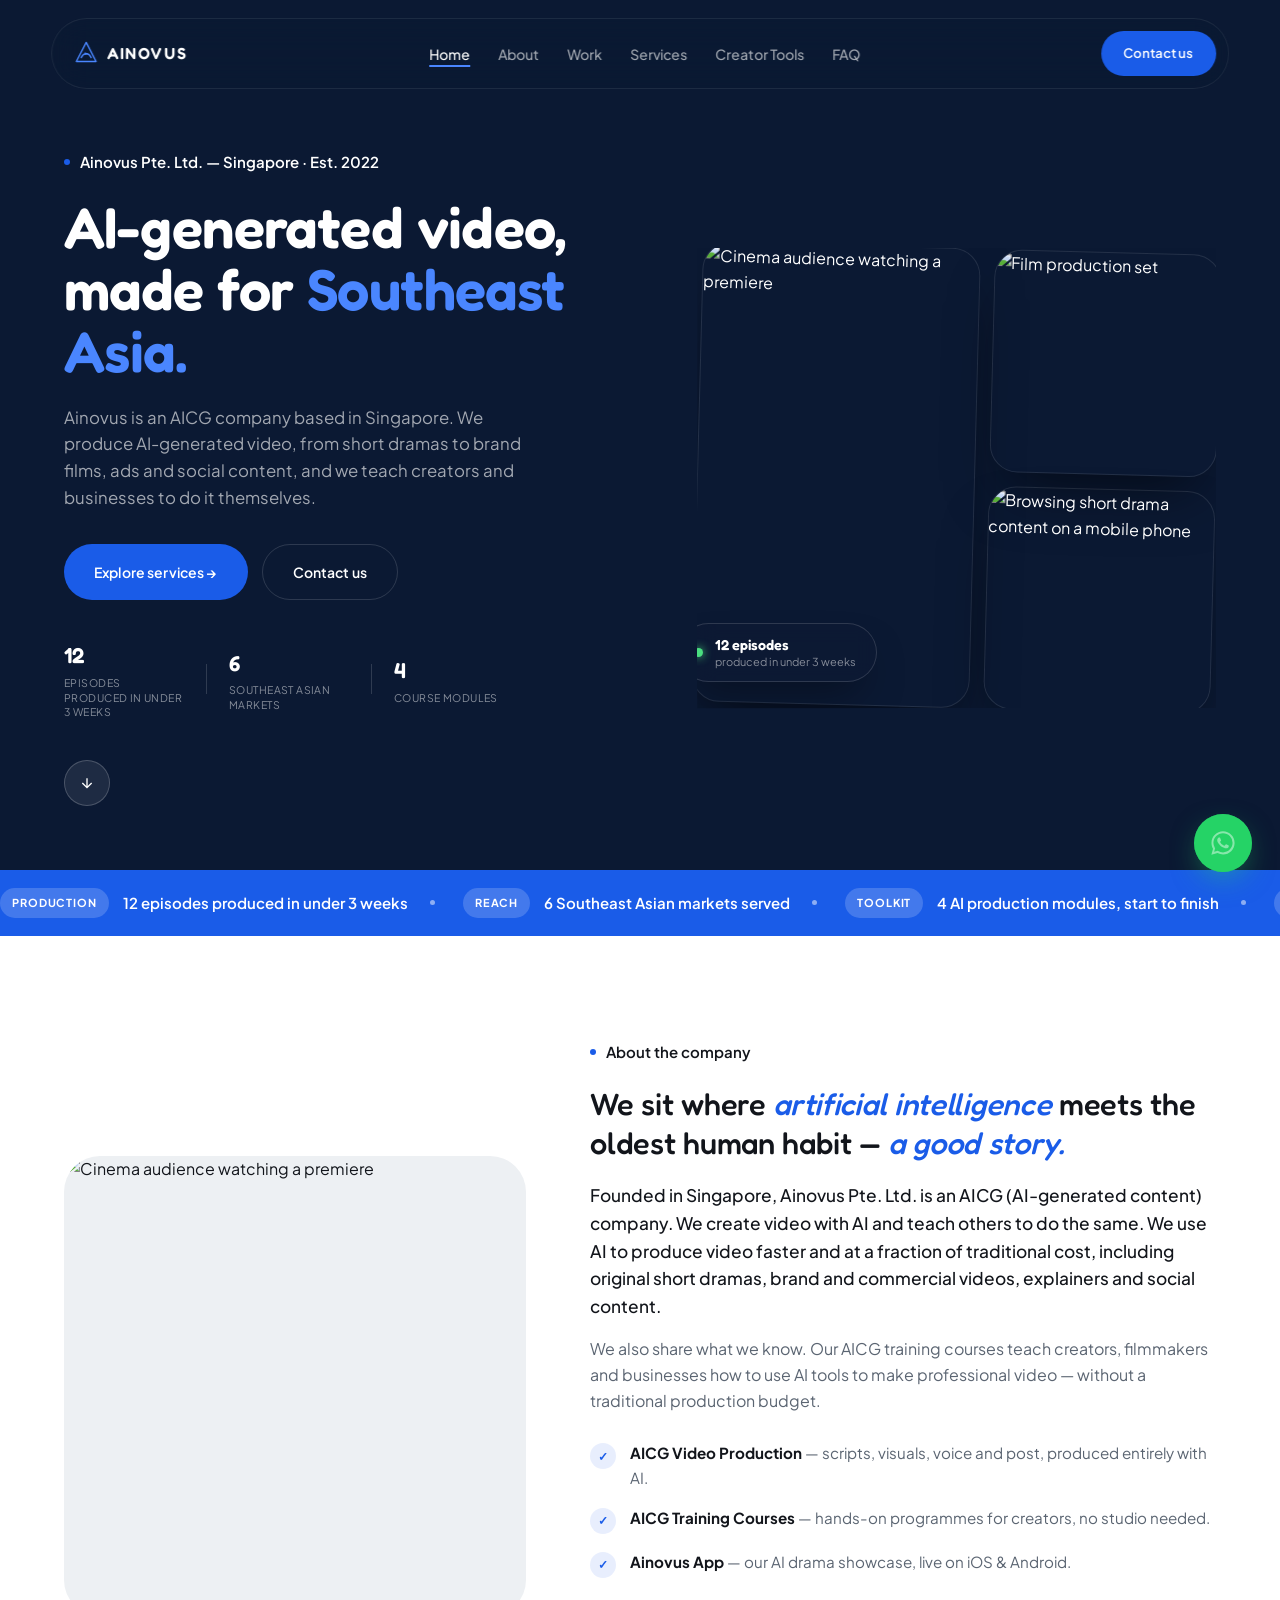
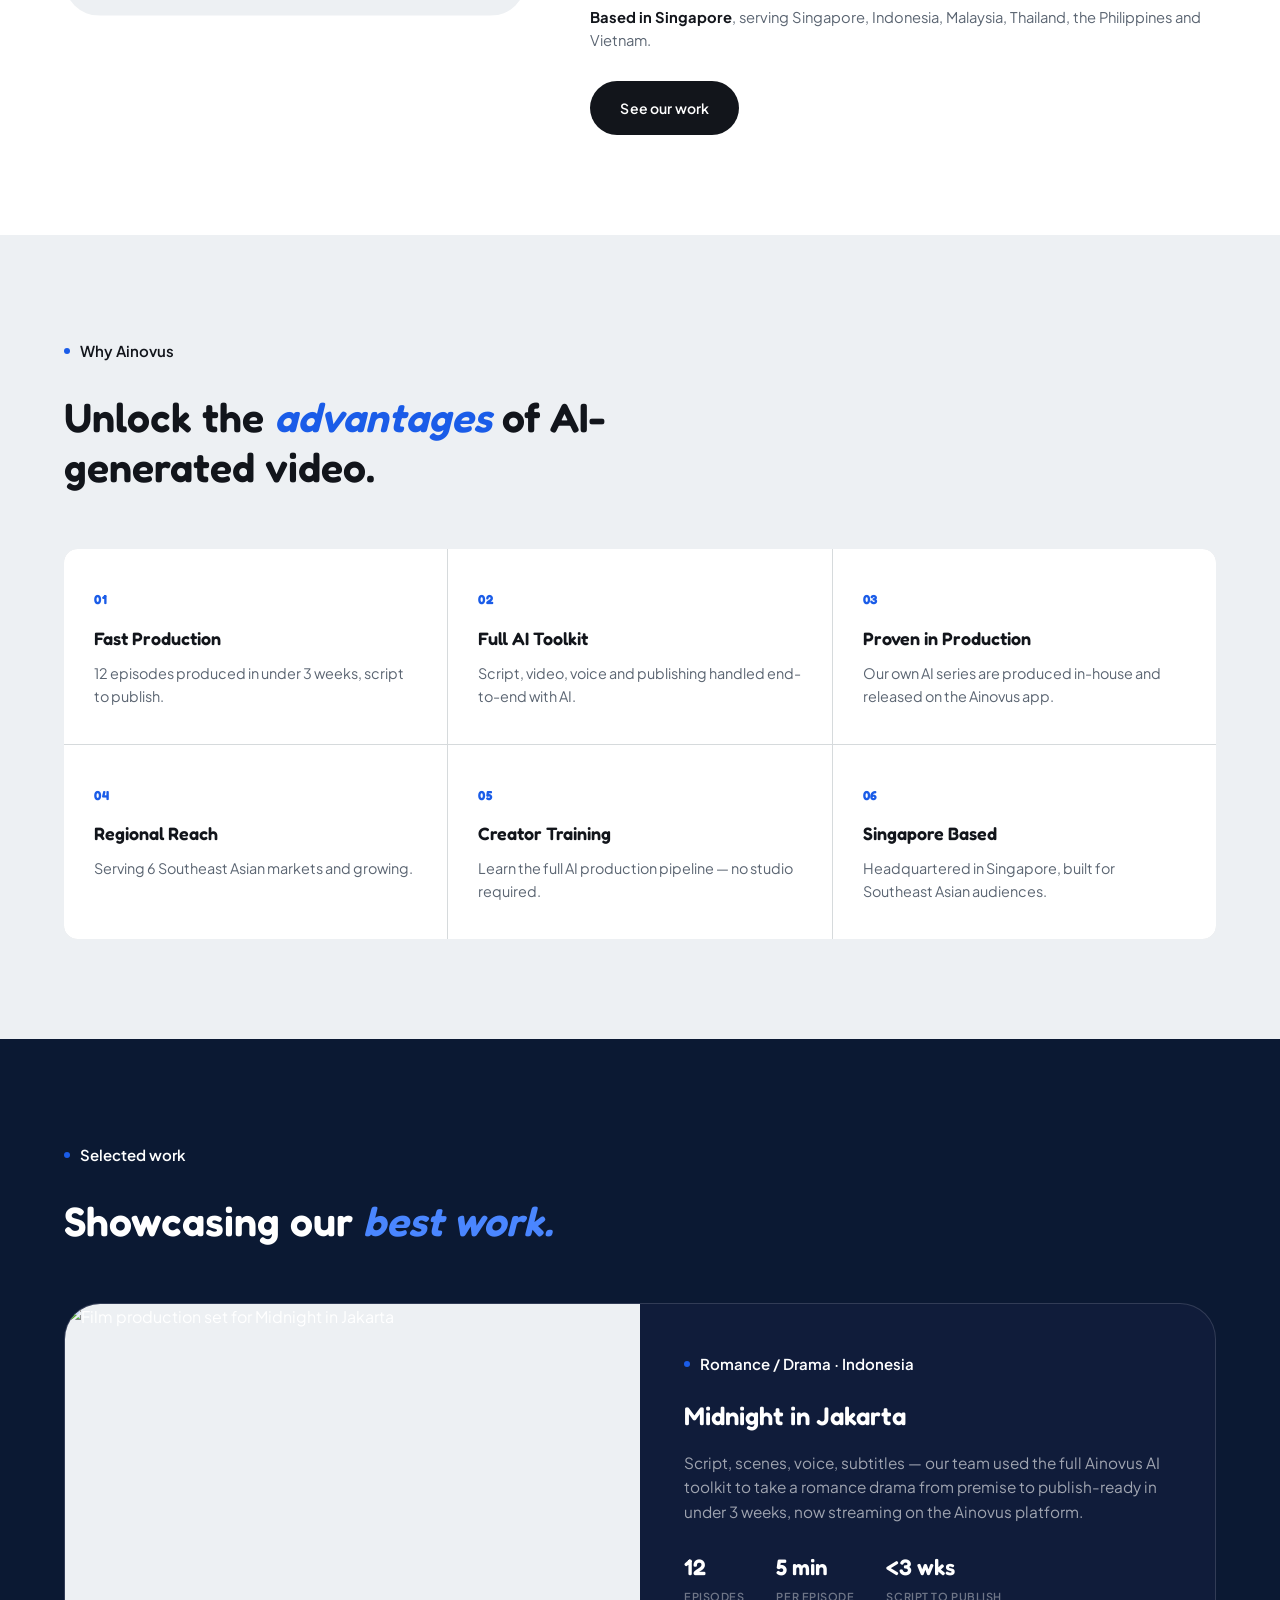
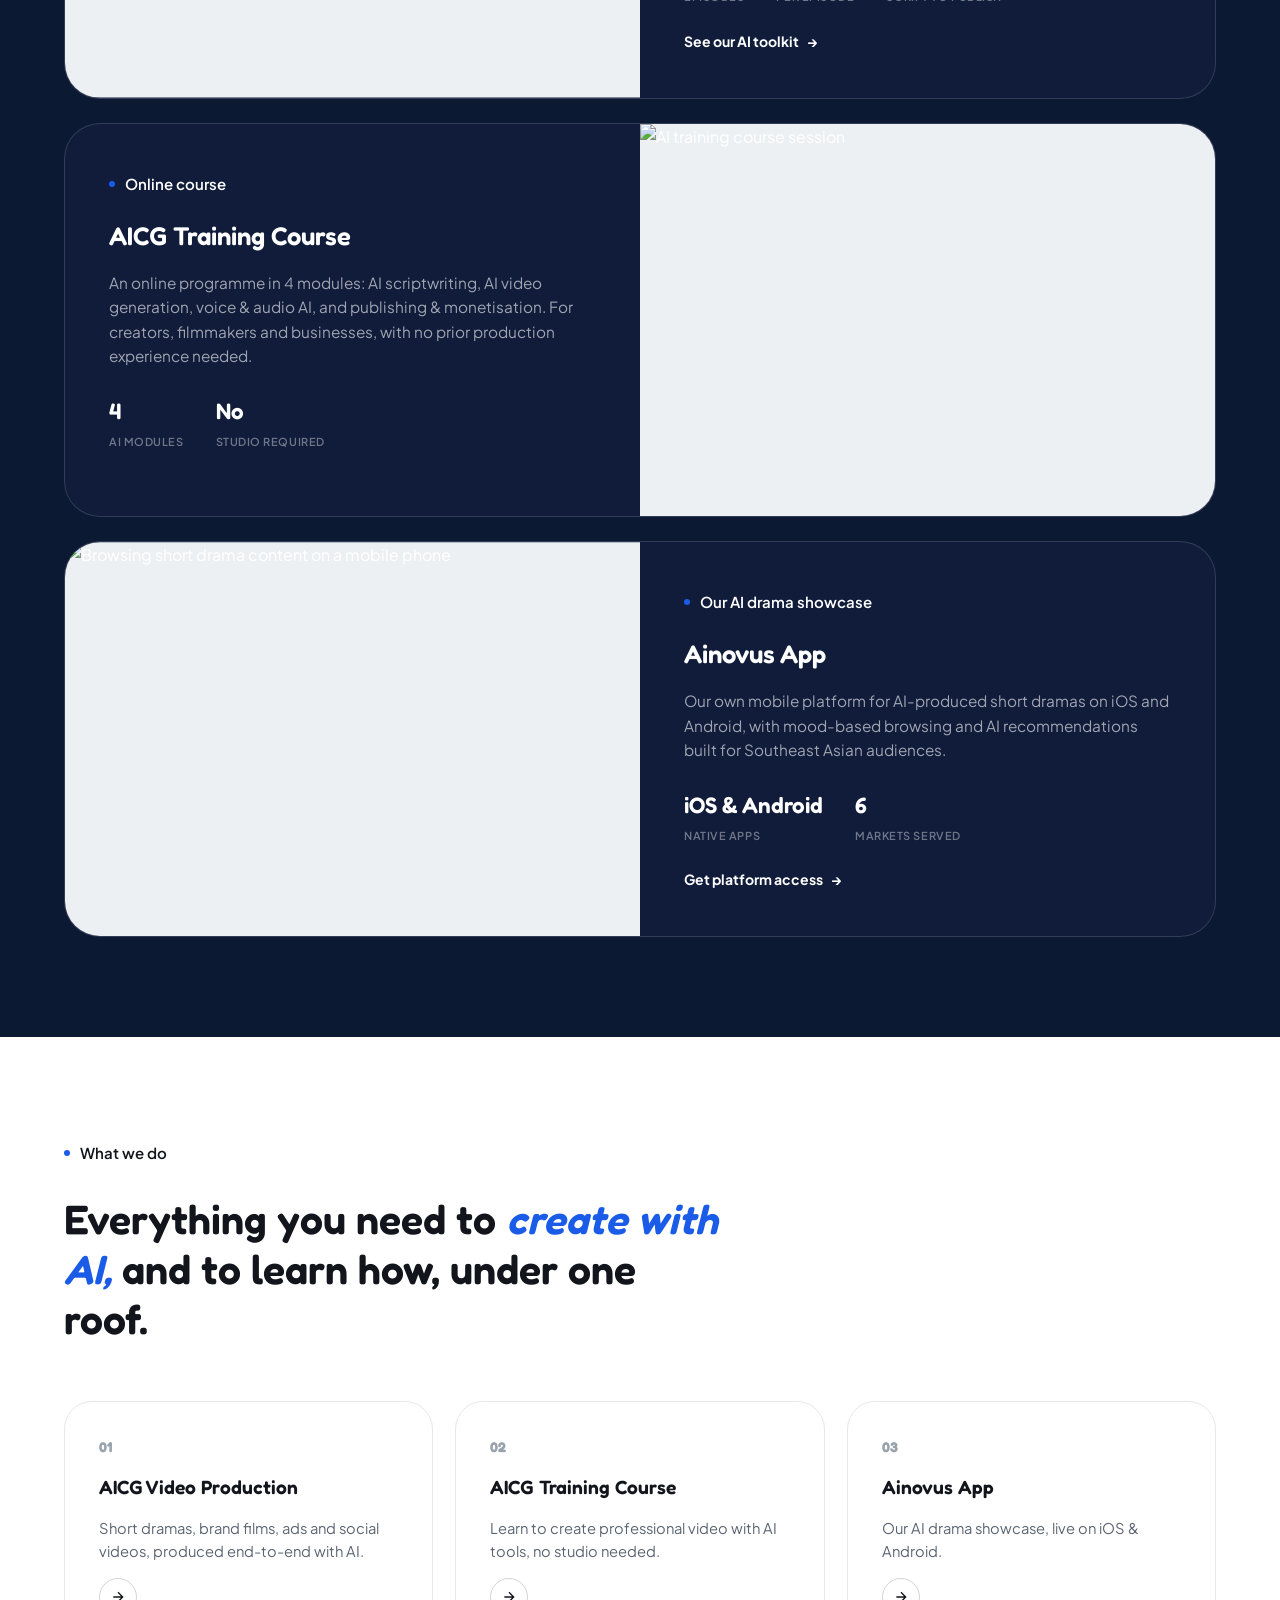
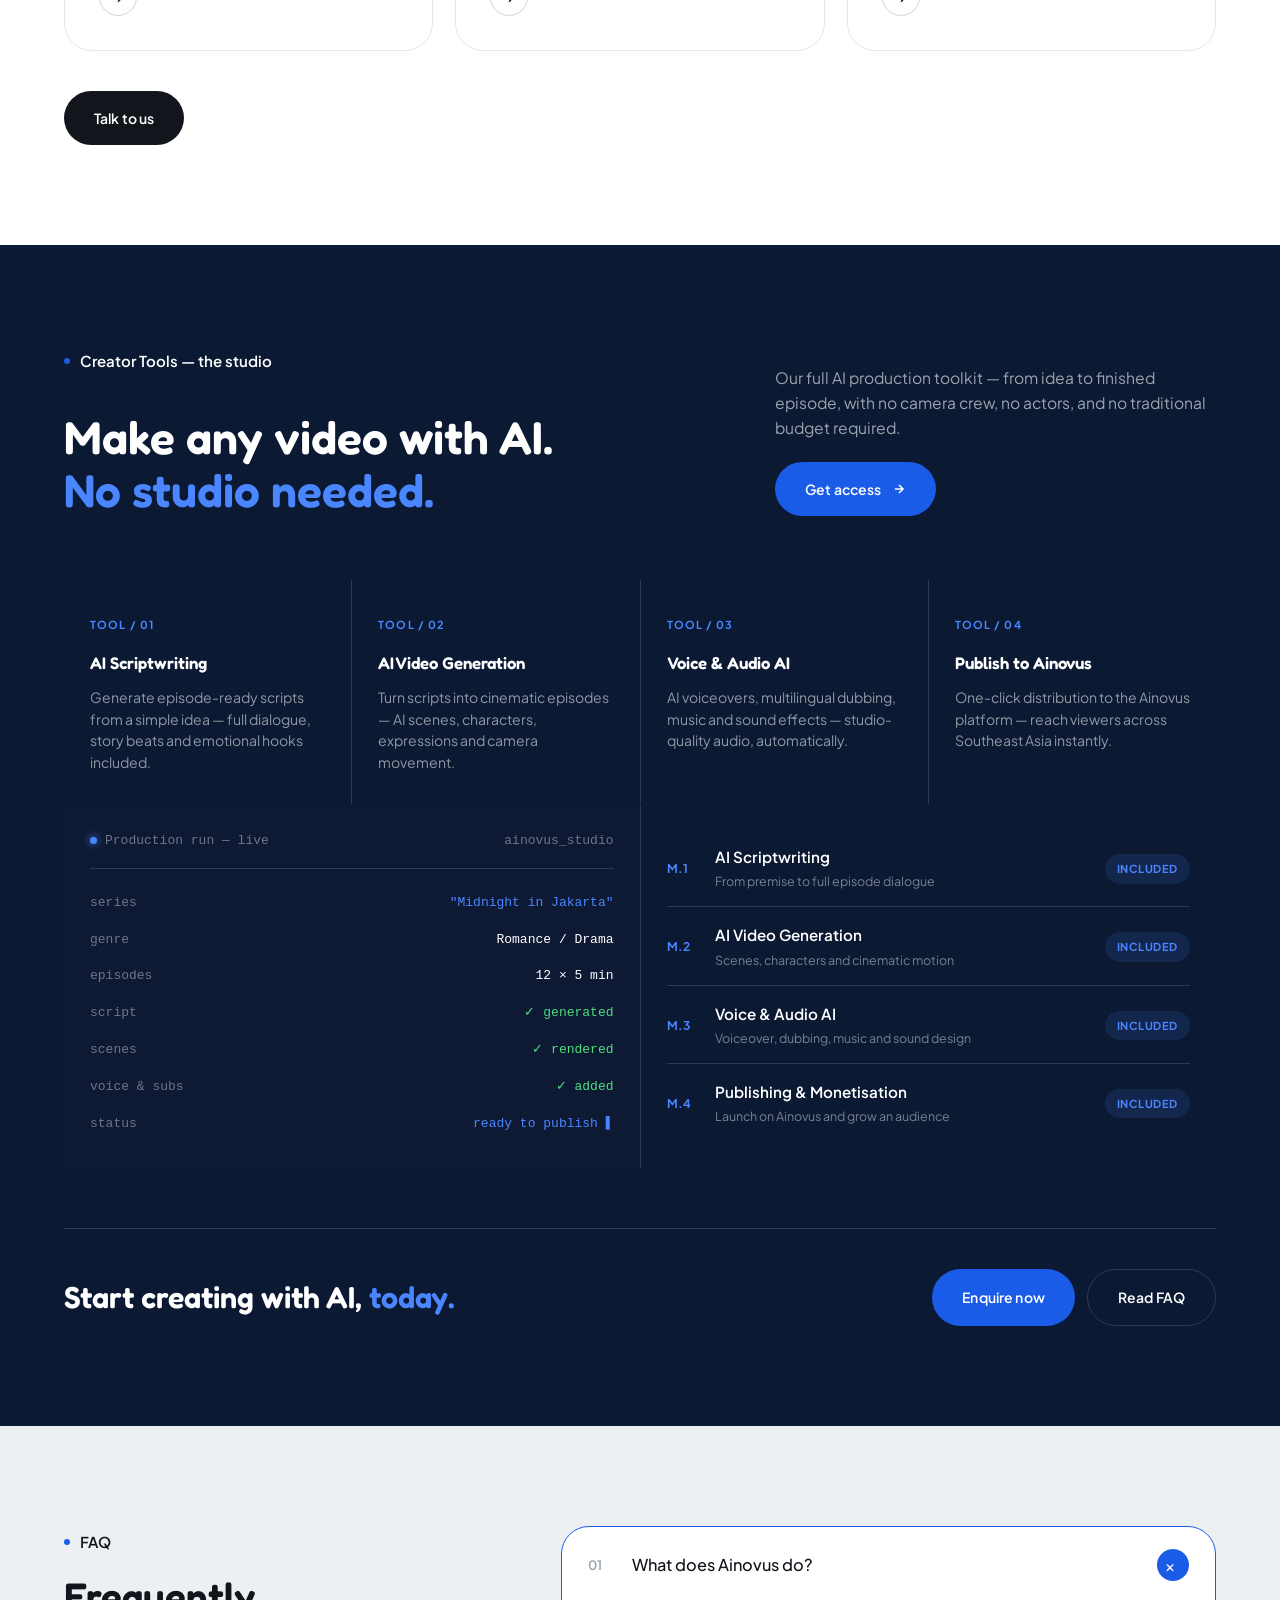
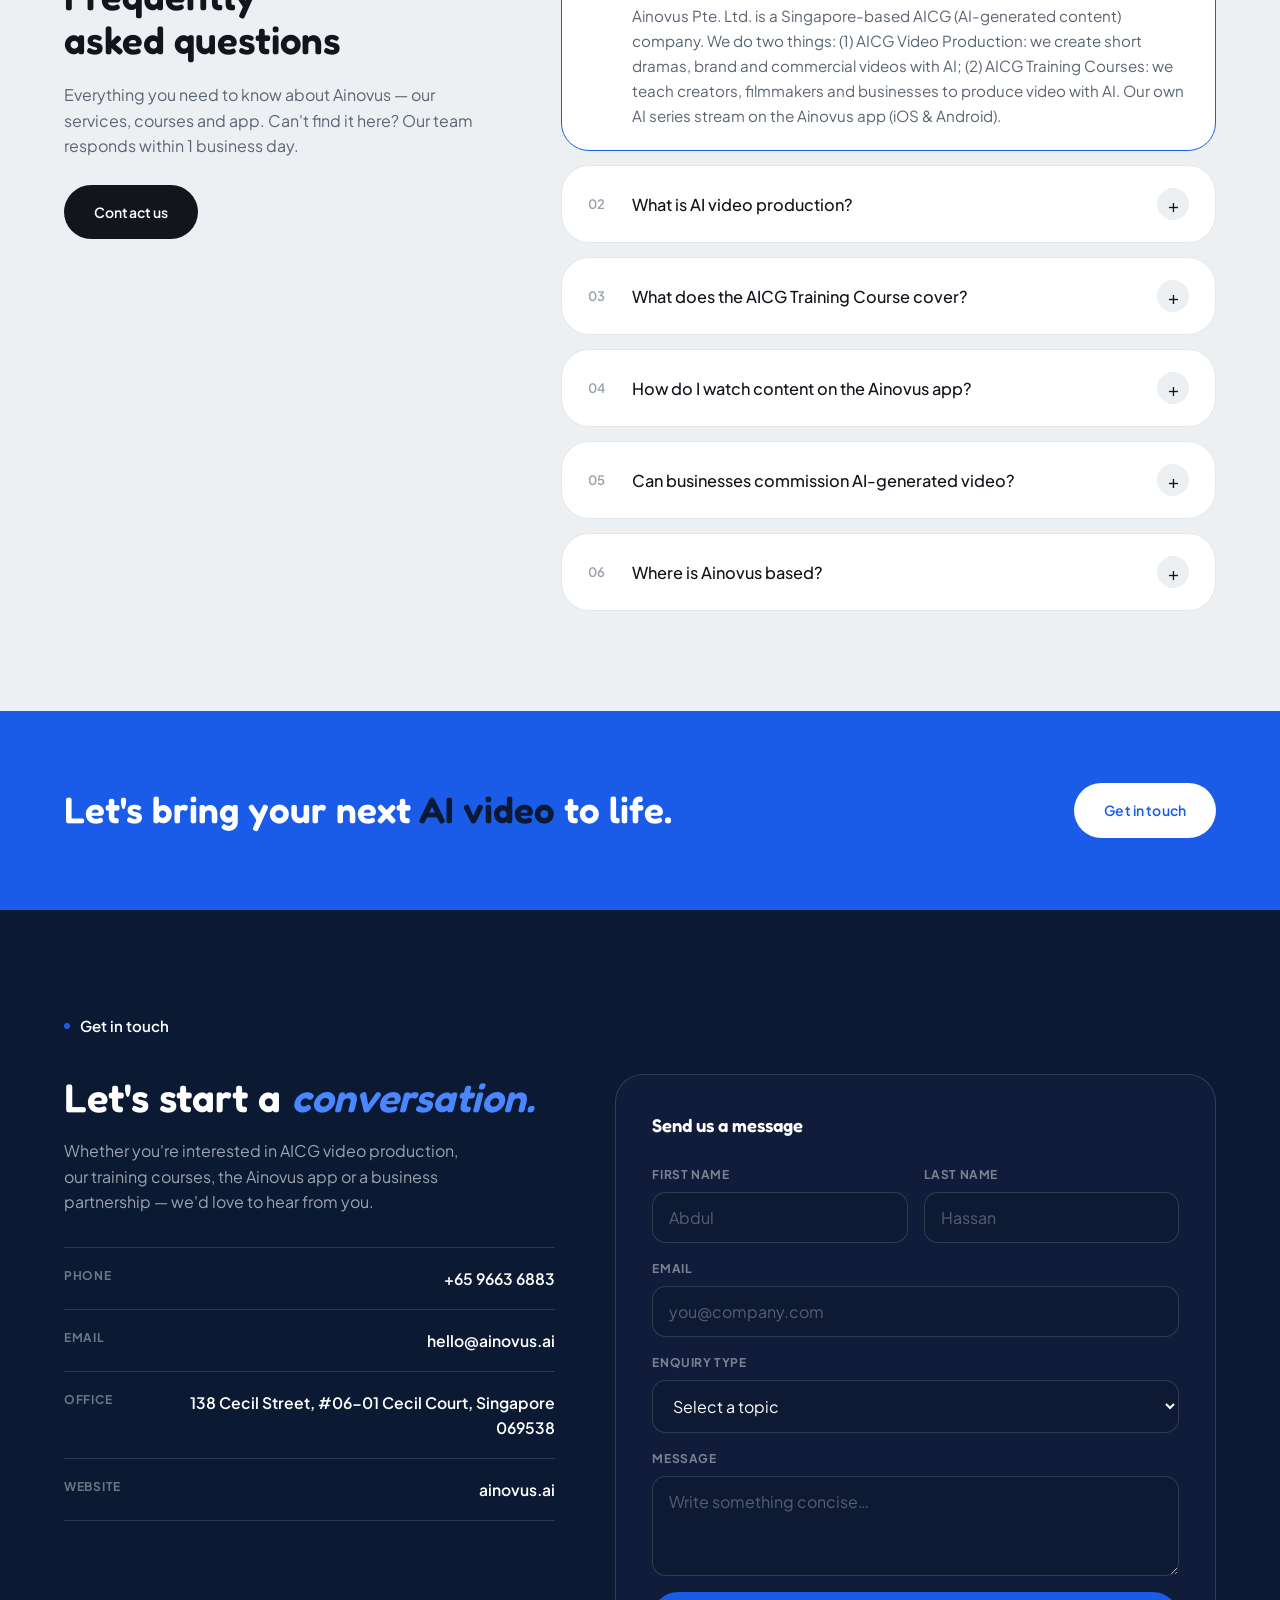
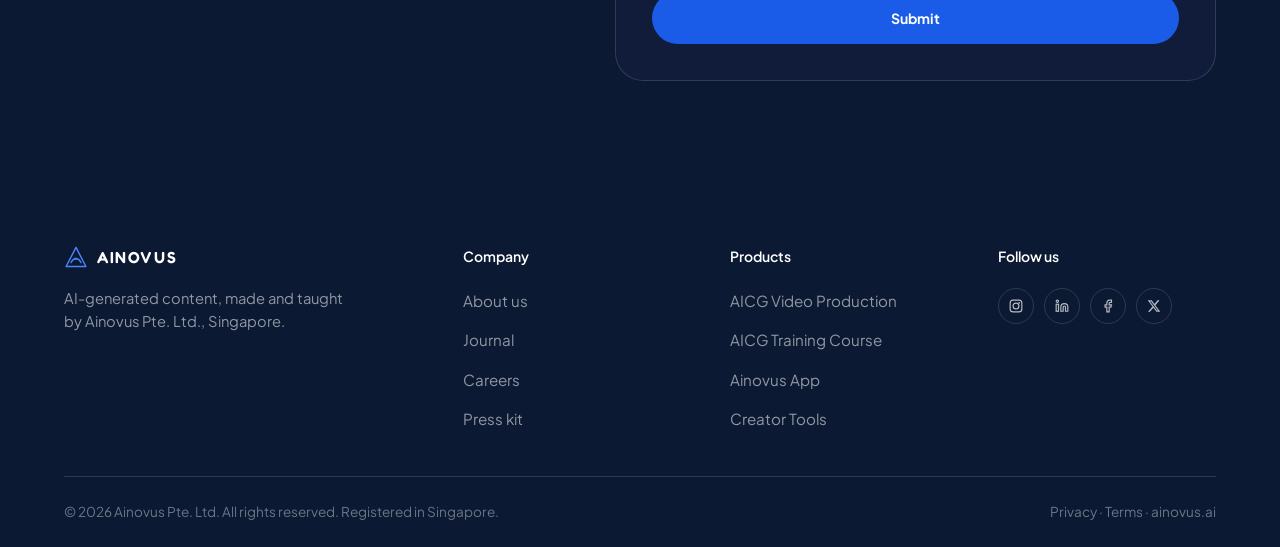
==== commit 8daeda46: "Apply website copy fixes from Ainovus fix list Reposition the site from "AI short drama studio" to a" ====
--- a/Ainovus-Design 2.html
+++ b/Ainovus-Design 2.html
@@ -3,8 +3,8 @@
 <head>
 <meta charset="UTF-8"/>
 <meta name="viewport" content="width=device-width, initial-scale=1.0, viewport-fit=cover"/>
-<title>Ainovus Pte. Ltd. — AI Short Drama Studio | Produce. Learn. Stream.</title>
-<meta name="description" content="Ainovus is Southeast Asia's AI-powered short drama company — we produce original content with AI, train creators to do the same, and stream it on our own platform."/>
+<title>Ainovus Pte. Ltd. — AICG Video Production &amp; Training | Create. Learn. Grow.</title>
+<meta name="description" content="Ainovus is a Singapore AICG (AI-generated content) company. We produce AI videos for brands and media, and our hands-on courses teach creators and teams to make their own."/>
 <meta name="theme-color" content="#0B1933"/>
 <link rel="icon" href="data:image/svg+xml,%3Csvg xmlns='http://www.w3.org/2000/svg' viewBox='0 0 34 34'%3E%3Cpath d='M17 2L31 29H3L17 2Z' stroke='%231A5CE8' stroke-width='2' stroke-linejoin='round' fill='none'/%3E%3Cpath d='M10 23.5C10 23.5 12.5 18 17 18C21.5 18 24 23.5 24 23.5' stroke='%231A5CE8' stroke-width='2' stroke-linecap='round' fill='none'/%3E%3Cpolygon points='15,16 15,20 20,18' fill='%231A5CE8'/%3E%3C/svg%3E"/>
 <link rel="preconnect" href="https://fonts.googleapis.com"/>
@@ -370,7 +370,7 @@
     <polygon points="15,16 15,20 20,18" fill="none" stroke="#8AB4FF" stroke-width="1.2"/>
   </svg>
   <div class="pre-word">AINOVUS</div>
-  <div class="pre-sub">AI Short Drama Studio</div>
+  <div class="pre-sub">AICG Video Studio &amp; Academy</div>
 </div>
 
 <div class="scroll-progress" id="scrollProgress"></div>
@@ -390,7 +390,7 @@
     <li><a class="nav-a" href="#about">About</a></li>
     <li><a class="nav-a" href="#work">Work</a></li>
     <li><a class="nav-a" href="#services">Services</a></li>
-    <li><a class="nav-a" href="#creators">Creator tools</a></li>
+    <li><a class="nav-a" href="#creators">Creator Tools</a></li>
     <li><a class="nav-a" href="#faq">FAQ</a></li>
   </ul>
   <a class="nav-cta btn btn-fill" href="#contact"><span>Contact us</span></a>
@@ -401,10 +401,10 @@
   <a class="nav-a" href="#about"><small>02</small>About</a>
   <a class="nav-a" href="#work"><small>03</small>Work</a>
   <a class="nav-a" href="#services"><small>04</small>Services</a>
-  <a class="nav-a" href="#creators"><small>05</small>Creator tools</a>
+  <a class="nav-a" href="#creators"><small>05</small>Creator Tools</a>
   <a class="nav-a" href="#faq"><small>06</small>FAQ</a>
   <a class="nav-a" href="#contact"><small>07</small>Contact us</a>
-  <div class="mob-meta">Singapore · ainovus.ai · +65 96636883</div>
+  <div class="mob-meta">Singapore · ainovus.ai · +65 9663 6883</div>
 </div>
 
 <!-- HERO -->
@@ -412,18 +412,18 @@
   <div class="wrap hero-grid">
     <div class="hero-left">
       <div class="hero-kicker label on-dark reveal">Ainovus Pte. Ltd. — Singapore · Est. 2022</div>
-      <h1 class="hero-title reveal">Short drama, made by <em>AI,</em> watched by millions.</h1>
-      <p class="hero-sub reveal">Ainovus is Southeast Asia's AI-powered short drama company — we produce original content with AI, train creators to do the same, and stream it on our own platform.</p>
+      <h1 class="hero-title reveal">AI-generated video, made for <em>Southeast Asia.</em></h1>
+      <p class="hero-sub reveal">Ainovus is an AICG company based in Singapore. We produce AI-generated video, from short dramas to brand films, ads and social content, and we teach creators and businesses to do it themselves.</p>
       <div class="hero-ctas reveal">
-        <a class="btn btn-fill" href="#services"><span>Explore services 👋</span></a>
+        <a class="btn btn-fill" href="#services"><span>Explore services →</span></a>
         <a class="btn btn-ghost-w" href="#contact">Contact us</a>
       </div>
       <div class="hero-stats reveal">
-        <div class="hstat"><span class="hstat-n">12</span><span class="hstat-l">Episodes in under 3 weeks</span></div>
+        <div class="hstat"><span class="hstat-n">12</span><span class="hstat-l">Episodes produced in under 3 weeks</span></div>
         <div class="hstat-div"></div>
-        <div class="hstat"><span class="hstat-n">6</span><span class="hstat-l">SEA markets served</span></div>
+        <div class="hstat"><span class="hstat-n">6</span><span class="hstat-l">Southeast Asian markets</span></div>
         <div class="hstat-div"></div>
-        <div class="hstat"><span class="hstat-n">iOS·AOS</span><span class="hstat-l">Live now</span></div>
+        <div class="hstat"><span class="hstat-n">4</span><span class="hstat-l">Course modules</span></div>
       </div>
       <a class="hero-scroll reveal" href="#about" aria-label="Scroll down">
         <svg width="16" height="16" viewBox="0 0 24 24" fill="none" stroke="currentColor" stroke-width="2"><path d="M12 5v14M5 12l7 7 7-7"/></svg>
@@ -437,7 +437,7 @@
       </div>
       <div class="collage-badge">
         <span class="cb-dot"></span>
-        <div><strong>12 episodes</strong><small>shipped in &lt; 3 weeks</small></div>
+        <div><strong>12 episodes</strong><small>produced in under 3 weeks</small></div>
       </div>
     </div>
   </div>
@@ -461,14 +461,14 @@
       <div class="split-body">
         <span class="label">About the company</span>
         <h2 class="split-title">We sit where <span class="it">artificial intelligence</span> meets the oldest human habit — <span class="it">a good story.</span></h2>
-        <p class="lede">Founded in Singapore, Ainovus Pte. Ltd. sits at the intersection of artificial intelligence and short-form entertainment. We use AI to produce original short dramas faster and at scale — then stream them on our own platform built for Southeast Asian audiences.</p>
-        <p class="body-t">We also share what we know. Our AI video training courses teach creators, filmmakers and entrepreneurs how to harness AI tools to produce compelling short drama — without a traditional production budget.</p>
+        <p class="lede">Founded in Singapore, Ainovus Pte. Ltd. is an AICG (AI-generated content) company. We create video with AI and teach others to do the same. We use AI to produce video faster and at a fraction of traditional cost, including original short dramas, brand and commercial videos, explainers and social content.</p>
+        <p class="body-t">We also share what we know. Our AICG training courses teach creators, filmmakers and businesses how to use AI tools to make professional video — without a traditional production budget.</p>
         <ul class="check-list">
-          <li><span class="check-ico">✓</span><div><strong>AI Video Production</strong> — scripts, visuals, voice and post, produced entirely with AI.</div></li>
-          <li><span class="check-ico">✓</span><div><strong>AI Training Courses</strong> — hands-on programmes for creators, no studio needed.</div></li>
-          <li><span class="check-ico">✓</span><div><strong>Streaming Platform</strong> — the Ainovus app, live on iOS &amp; Android.</div></li>
+          <li><span class="check-ico">✓</span><div><strong>AICG Video Production</strong> — scripts, visuals, voice and post, produced entirely with AI.</div></li>
+          <li><span class="check-ico">✓</span><div><strong>AICG Training Courses</strong> — hands-on programmes for creators, no studio needed.</div></li>
+          <li><span class="check-ico">✓</span><div><strong>Ainovus App</strong> — our AI drama showcase, live on iOS &amp; Android.</div></li>
         </ul>
-        <p class="based-line"><strong>Based in Singapore</strong> — serving Indonesia, Malaysia, Thailand, the Philippines &amp; Vietnam.</p>
+        <p class="based-line"><strong>Based in Singapore</strong>, serving Singapore, Indonesia, Malaysia, Thailand, the Philippines and Vietnam.</p>
         <a class="btn btn-dark" href="#work">See our work</a>
       </div>
     </div>
@@ -480,12 +480,12 @@
   <div class="wrap">
     <div class="sec-head reveal">
       <span class="label">Why Ainovus</span>
-      <h2 class="sec-title">Unlock the <span class="it">advantages</span> of AI-made drama.</h2>
+      <h2 class="sec-title">Unlock the <span class="it">advantages</span> of AI-generated video.</h2>
     </div>
     <div class="adv-grid">
       <div class="adv-card reveal"><span class="adv-no">01</span><h3>Fast Production</h3><p>12 episodes produced in under 3 weeks, script to publish.</p></div>
       <div class="adv-card reveal" style="transition-delay:.06s"><span class="adv-no">02</span><h3>Full AI Toolkit</h3><p>Script, video, voice and publishing handled end-to-end with AI.</p></div>
-      <div class="adv-card reveal" style="transition-delay:.12s"><span class="adv-no">03</span><h3>Own Streaming Platform</h3><p>The Ainovus app, live now on iOS and Android.</p></div>
+      <div class="adv-card reveal" style="transition-delay:.12s"><span class="adv-no">03</span><h3>Proven in Production</h3><p>Our own AI series are produced in-house and released on the Ainovus app.</p></div>
       <div class="adv-card reveal" style="transition-delay:.18s"><span class="adv-no">04</span><h3>Regional Reach</h3><p>Serving 6 Southeast Asian markets and growing.</p></div>
       <div class="adv-card reveal" style="transition-delay:.24s"><span class="adv-no">05</span><h3>Creator Training</h3><p>Learn the full AI production pipeline — no studio required.</p></div>
       <div class="adv-card reveal" style="transition-delay:.3s"><span class="adv-no">06</span><h3>Singapore Based</h3><p>Headquartered in Singapore, built for Southeast Asian audiences.</p></div>
@@ -506,15 +506,15 @@
         <img src="https://images.unsplash.com/photo-1598899134739-24c46f58b8c0?w=900&q=80&auto=format&fit=crop" alt="Film production set for Midnight in Jakarta" loading="lazy" decoding="async"/>
       </figure>
       <div class="work-body">
-        <span class="label on-dark">Romance / Drama, Singapore</span>
+        <span class="label on-dark">Romance / Drama · Indonesia</span>
         <h3 class="work-title">Midnight in Jakarta</h3>
-        <p class="work-desc">Script, scenes, voice, subtitles — our team used the full Ainovus AI toolkit to take a romance drama from premise to publish-ready in three weeks, now streaming on the Ainovus platform.</p>
+        <p class="work-desc">Script, scenes, voice, subtitles — our team used the full Ainovus AI toolkit to take a romance drama from premise to publish-ready in under 3 weeks, now streaming on the Ainovus platform.</p>
         <div class="work-stats">
           <div class="wstat"><span class="wstat-n">12</span><span class="wstat-l">Episodes</span></div>
           <div class="wstat"><span class="wstat-n">5 min</span><span class="wstat-l">Per episode</span></div>
           <div class="wstat"><span class="wstat-n">&lt;3 wks</span><span class="wstat-l">Script to publish</span></div>
         </div>
-        <a class="read-link" href="#creators">See how it was made <span class="arrow-e">→</span></a>
+        <a class="read-link" href="#creators">See our AI toolkit <span class="arrow-e">→</span></a>
       </div>
     </div>
 
@@ -523,14 +523,13 @@
         <img src="https://images.unsplash.com/photo-1552664730-d307ca884978?w=900&q=80&auto=format&fit=crop" alt="AI training course session" loading="lazy" decoding="async"/>
       </figure>
       <div class="work-body">
-        <span class="label on-dark">Creator programme</span>
-        <h3 class="work-title">AI Video Training Course</h3>
-        <p class="work-desc">An online programme covering AI scriptwriting, video generation, voice &amp; audio AI, editing and publishing — for creators, filmmakers and entrepreneurs, no prior production experience needed.</p>
+        <span class="label on-dark">Online course</span>
+        <h3 class="work-title">AICG Training Course</h3>
+        <p class="work-desc">An online programme in 4 modules: AI scriptwriting, AI video generation, voice &amp; audio AI, and publishing &amp; monetisation. For creators, filmmakers and businesses, with no prior production experience needed.</p>
         <div class="work-stats">
           <div class="wstat"><span class="wstat-n">4</span><span class="wstat-l">AI modules</span></div>
-          <div class="wstat"><span class="wstat-n">0</span><span class="wstat-l">Studio required</span></div>
+          <div class="wstat"><span class="wstat-n">No</span><span class="wstat-l">Studio required</span></div>
         </div>
-        <a class="read-link" href="#creators">Explore the curriculum <span class="arrow-e">→</span></a>
       </div>
     </div>
 
@@ -539,11 +538,11 @@
         <img src="https://images.unsplash.com/photo-1586953208448-b95a79798f07?w=900&q=80&auto=format&fit=crop" alt="Browsing short drama content on a mobile phone" loading="lazy" decoding="async"/>
       </figure>
       <div class="work-body">
-        <span class="label on-dark">The Ainovus app</span>
-        <h3 class="work-title">Short Drama Streaming Platform</h3>
-        <p class="work-desc">Our own mobile platform for AI-produced short drama on iOS and Android, with mood-based browsing and AI recommendations built for Southeast Asian audiences.</p>
+        <span class="label on-dark">Our AI drama showcase</span>
+        <h3 class="work-title">Ainovus App</h3>
+        <p class="work-desc">Our own mobile platform for AI-produced short dramas on iOS and Android, with mood-based browsing and AI recommendations built for Southeast Asian audiences.</p>
         <div class="work-stats">
-          <div class="wstat"><span class="wstat-n">iOS·AOS</span><span class="wstat-l">Native apps</span></div>
+          <div class="wstat"><span class="wstat-n">iOS &amp; Android</span><span class="wstat-l">Native apps</span></div>
           <div class="wstat"><span class="wstat-n">6</span><span class="wstat-l">Markets served</span></div>
         </div>
         <a class="read-link" href="#contact">Get platform access <span class="arrow-e">→</span></a>
@@ -557,29 +556,29 @@
   <div class="wrap">
     <div class="sec-head reveal">
       <span class="label">What we do</span>
-      <h2 class="sec-title">Everything you need to make, learn, and watch <span class="it">AI drama</span> — under one roof.</h2>
+      <h2 class="sec-title">Everything you need to <span class="it">create with AI,</span> and to learn how, under one roof.</h2>
     </div>
     <div class="srv-grid">
       <a class="srv-card reveal" href="#contact">
         <span class="srv-no">01</span>
-        <h3 class="srv-name">AI Video Production</h3>
-        <p class="srv-desc">Original short drama produced end-to-end with AI.</p>
+        <h3 class="srv-name">AICG Video Production</h3>
+        <p class="srv-desc">Short dramas, brand films, ads and social videos, produced end-to-end with AI.</p>
         <span class="srv-arrow"><svg width="16" height="16" viewBox="0 0 24 24" fill="none" stroke="currentColor" stroke-width="2"><path d="M5 12h14M12 5l7 7-7 7"/></svg></span>
       </a>
       <a class="srv-card reveal" style="transition-delay:.06s" href="#contact">
         <span class="srv-no">02</span>
-        <h3 class="srv-name">AI Video Training Course</h3>
-        <p class="srv-desc">Learn to produce short drama with AI, no studio needed.</p>
+        <h3 class="srv-name">AICG Training Course</h3>
+        <p class="srv-desc">Learn to create professional video with AI tools, no studio needed.</p>
         <span class="srv-arrow"><svg width="16" height="16" viewBox="0 0 24 24" fill="none" stroke="currentColor" stroke-width="2"><path d="M5 12h14M12 5l7 7-7 7"/></svg></span>
       </a>
       <a class="srv-card reveal" style="transition-delay:.12s" href="#contact">
         <span class="srv-no">03</span>
-        <h3 class="srv-name">Short Drama Streaming Platform</h3>
-        <p class="srv-desc">The Ainovus app, live on iOS &amp; Android.</p>
+        <h3 class="srv-name">Ainovus App</h3>
+        <p class="srv-desc">Our AI drama showcase, live on iOS &amp; Android.</p>
         <span class="srv-arrow"><svg width="16" height="16" viewBox="0 0 24 24" fill="none" stroke="currentColor" stroke-width="2"><path d="M5 12h14M12 5l7 7-7 7"/></svg></span>
       </a>
     </div>
-    <a class="btn btn-dark srv-all" href="#contact">All services</a>
+    <a class="btn btn-dark srv-all" href="#contact">Talk to us</a>
   </div>
 </section>
 
@@ -588,8 +587,8 @@
   <div class="wrap creators-inner">
     <div class="cr-head">
       <div class="reveal">
-        <span class="label on-dark">Creator tools — the studio</span>
-        <h2 class="cr-title">Make short drama with AI.<br/><em>No studio needed.</em></h2>
+        <span class="label on-dark">Creator Tools — the studio</span>
+        <h2 class="cr-title">Make any video with AI.<br/><em>No studio needed.</em></h2>
       </div>
       <div class="cr-side reveal">
         <p>Our full AI production toolkit — from idea to finished episode, with no camera crew, no actors, and no traditional budget required.</p>
@@ -598,7 +597,7 @@
     </div>
 
     <div class="cr-grid">
-      <div class="cr-cell reveal"><span class="cr-cell-no">Tool / 01</span><h3>AI Script Writing</h3><p>Generate episode-ready scripts from a simple idea — full dialogue, story beats and emotional hooks included.</p></div>
+      <div class="cr-cell reveal"><span class="cr-cell-no">Tool / 01</span><h3>AI Scriptwriting</h3><p>Generate episode-ready scripts from a simple idea — full dialogue, story beats and emotional hooks included.</p></div>
       <div class="cr-cell reveal" style="transition-delay:.08s"><span class="cr-cell-no">Tool / 02</span><h3>AI Video Generation</h3><p>Turn scripts into cinematic episodes — AI scenes, characters, expressions and camera movement.</p></div>
       <div class="cr-cell reveal" style="transition-delay:.16s"><span class="cr-cell-no">Tool / 03</span><h3>Voice &amp; Audio AI</h3><p>AI voiceovers, multilingual dubbing, music and sound effects — studio-quality audio, automatically.</p></div>
       <div class="cr-cell reveal" style="transition-delay:.24s"><span class="cr-cell-no">Tool / 04</span><h3>Publish to Ainovus</h3><p>One-click distribution to the Ainovus platform — reach viewers across Southeast Asia instantly.</p></div>
@@ -640,33 +639,33 @@
       <div class="faq-left reveal">
         <span class="label">FAQ</span>
         <h2>Frequently<br/>asked questions</h2>
-        <p>Everything you need to know about Ainovus — our products, services, courses, and platform. Can't find it here? Our team responds within 1 business day.</p>
+        <p>Everything you need to know about Ainovus — our services, courses and app. Can't find it here? Our team responds within 1 business day.</p>
         <a class="btn btn-dark" href="#contact">Contact us</a>
       </div>
       <div class="faq-list">
         <div class="fi open reveal">
           <button class="fq" aria-expanded="true"><span class="fq-no">01</span>What does Ainovus do?<span class="fi-icon">+</span></button>
-          <div class="fa" style="max-height:240px"><div class="fa-inner">Ainovus Pte. Ltd. is a Singapore-based AI short drama company with three core products: (1) AI Video Production — we use AI to produce original short drama content at scale; (2) AI Video Training Courses — we teach creators to produce short drama with AI tools; and (3) a Short Drama Streaming Platform — the Ainovus app, where viewers watch AI-produced dramas across Southeast Asia.</div></div>
+          <div class="fa" style="max-height:240px"><div class="fa-inner">Ainovus Pte. Ltd. is a Singapore-based AICG (AI-generated content) company. We do two things: (1) AICG Video Production: we create short dramas, brand and commercial videos with AI; (2) AICG Training Courses: we teach creators, filmmakers and businesses to produce video with AI. Our own AI series stream on the Ainovus app (iOS &amp; Android).</div></div>
         </div>
         <div class="fi reveal">
           <button class="fq" aria-expanded="false"><span class="fq-no">02</span>What is AI video production?<span class="fi-icon">+</span></button>
-          <div class="fa"><div class="fa-inner">AI video production uses artificial intelligence to generate short drama content — from writing scripts and creating characters to generating video scenes, adding voiceover, music, and subtitles. At Ainovus, we use this to produce high-quality short drama series much faster and more cost-effectively than traditional film production.</div></div>
+          <div class="fa"><div class="fa-inner">AI video production (AICG video) uses artificial intelligence to create video content, including short dramas, ads, brand films and social clips. That covers writing scripts, creating characters, generating scenes, and adding voiceover, music and subtitles. At Ainovus, this lets us deliver high-quality video much faster and more cost-effectively than traditional production.</div></div>
         </div>
         <div class="fi reveal">
-          <button class="fq" aria-expanded="false"><span class="fq-no">03</span>What does the AI Video Training Course cover?<span class="fi-icon">+</span></button>
-          <div class="fa"><div class="fa-inner">Our AI video training course covers the full short drama production pipeline: Module 1 — AI scriptwriting; Module 2 — AI video generation; Module 3 — voice, audio, and sound design with AI; Module 4 — publishing and monetisation. It's designed for creators, filmmakers, and entrepreneurs. No prior production experience required.</div></div>
+          <button class="fq" aria-expanded="false"><span class="fq-no">03</span>What does the AICG Training Course cover?<span class="fi-icon">+</span></button>
+          <div class="fa"><div class="fa-inner">Our AICG training course covers the full AI video production pipeline in 4 modules: Module 1 — AI scriptwriting; Module 2 — AI video generation; Module 3 — voice, audio and sound design with AI; Module 4 — publishing and monetisation. It's designed for creators, filmmakers and businesses. No prior production experience required.</div></div>
         </div>
         <div class="fi reveal">
-          <button class="fq" aria-expanded="false"><span class="fq-no">04</span>How do I watch content on the Ainovus platform?<span class="fi-icon">+</span></button>
-          <div class="fa"><div class="fa-inner">Download the Ainovus app on iOS or Android, or visit ainovus.ai. Create a free account and start watching original AI-produced short drama content. Our platform offers mood-based browsing and AI-powered recommendations tailored to Southeast Asian audiences.</div></div>
+          <button class="fq" aria-expanded="false"><span class="fq-no">04</span>How do I watch content on the Ainovus app?<span class="fi-icon">+</span></button>
+          <div class="fa"><div class="fa-inner">Download the Ainovus app on iOS or Android, or visit ainovus.ai. Create a free account and start watching original AI-produced short dramas. Our platform offers mood-based browsing and AI-powered recommendations tailored to Southeast Asian audiences.</div></div>
         </div>
         <div class="fi reveal">
-          <button class="fq" aria-expanded="false"><span class="fq-no">05</span>Can businesses commission AI-produced drama content?<span class="fi-icon">+</span></button>
-          <div class="fa"><div class="fa-inner">Yes. We work with businesses, brands, and media companies on custom AI-produced short drama content, branded series, and co-production projects. Contact us via the form below to discuss your needs.</div></div>
+          <button class="fq" aria-expanded="false"><span class="fq-no">05</span>Can businesses commission AI-generated video?<span class="fi-icon">+</span></button>
+          <div class="fa"><div class="fa-inner">Yes. We work with businesses, brands and media companies on custom AI-generated video: short dramas, branded series, advertisements, product and explainer videos, and co-production projects. Contact us via the form below to discuss your needs.</div></div>
         </div>
         <div class="fi reveal">
           <button class="fq" aria-expanded="false"><span class="fq-no">06</span>Where is Ainovus based?<span class="fi-icon">+</span></button>
-          <div class="fa"><div class="fa-inner">Ainovus Pte. Ltd. is headquartered in Singapore at 138 Cecil Street, #06-01 Cecil Court, Singapore 069538. We primarily serve Southeast Asian markets including Singapore, Indonesia, Malaysia, Thailand, the Philippines, and Vietnam.</div></div>
+          <div class="fa"><div class="fa-inner">Ainovus Pte. Ltd. is headquartered in Singapore at 138 Cecil Street, #06-01 Cecil Court, Singapore 069538. We primarily serve Southeast Asian markets including Singapore, Indonesia, Malaysia, Thailand, the Philippines and Vietnam.</div></div>
         </div>
       </div>
     </div>
@@ -676,7 +675,7 @@
 <!-- CTA BAND -->
 <section class="cta-band">
   <div class="wrap cta-band-inner reveal">
-    <h2>Let's bring your next <span>short drama</span> to life.</h2>
+    <h2>Let's bring your next <span>AI video</span> to life.</h2>
     <a class="btn btn-white" href="#contact">Get in touch</a>
   </div>
 </section>
@@ -688,9 +687,9 @@
     <div class="contact-grid">
       <div class="reveal">
         <h2 class="contact-h">Let's start a <span class="it">conversation.</span></h2>
-        <p class="contact-p">Whether you're interested in our AI production services, training courses, streaming platform, or a business partnership — we'd love to hear from you.</p>
+        <p class="contact-p">Whether you're interested in AICG video production, our training courses, the Ainovus app or a business partnership — we'd love to hear from you.</p>
         <div class="cdetails">
-          <div class="cd"><span class="cd-k">Phone</span><span class="cd-v"><a href="tel:+6596636883">+65 96636883</a></span></div>
+          <div class="cd"><span class="cd-k">Phone</span><span class="cd-v"><a href="tel:+6596636883">+65 9663 6883</a></span></div>
           <div class="cd"><span class="cd-k">Email</span><span class="cd-v"><a href="mailto:hello@ainovus.ai">hello@ainovus.ai</a></span></div>
           <div class="cd"><span class="cd-k">Office</span><span class="cd-v">138 Cecil Street, #06-01 Cecil Court, Singapore 069538</span></div>
           <div class="cd"><span class="cd-k">Website</span><span class="cd-v"><a href="https://ainovus.ai">ainovus.ai</a></span></div>
@@ -708,9 +707,9 @@
             <label for="ftopic">Enquiry type</label>
             <select id="ftopic" required>
               <option value="" disabled selected>Select a topic</option>
-              <option>AI video production</option>
-              <option>AI training course</option>
-              <option>Streaming platform</option>
+              <option>AICG video production</option>
+              <option>AICG training course</option>
+              <option>Corporate training</option>
               <option>Business partnership</option>
               <option>Press &amp; media</option>
               <option>General enquiry</option>
@@ -736,7 +735,7 @@
         </svg>
         <span class="nav-word">AINOVUS</span>
       </a>
-      <p class="ft-desc">Drama, Anytime Anywhere. AI-powered short drama — produced, taught, and streamed by Ainovus Pte. Ltd., Singapore.</p>
+      <p class="ft-desc">AI-generated content, made and taught by Ainovus Pte. Ltd., Singapore.</p>
     </div>
     <div class="ft-col">
       <h4>Company</h4>
@@ -750,9 +749,9 @@
     <div class="ft-col">
       <h4>Products</h4>
       <ul>
-        <li><a href="#services">AI Video Production</a></li>
-        <li><a href="#services">AI Training Course</a></li>
-        <li><a href="#services">Streaming Platform</a></li>
+        <li><a href="#services">AICG Video Production</a></li>
+        <li><a href="#services">AICG Training Course</a></li>
+        <li><a href="#services">Ainovus App</a></li>
         <li><a href="#creators">Creator Tools</a></li>
       </ul>
     </div>
@@ -772,7 +771,7 @@
   </div>
 </footer>
 
-<a class="whatsapp-btn" href="https://wa.me/6596636883?text=Hi%20Ainovus%2C%20I%27d%20like%20to%20know%20more" target="_blank" rel="noopener" aria-label="Chat with us on WhatsApp">
+<a class="whatsapp-btn" href="https://wa.me/6596636883?text=Hi%20Ainovus%2C%20I%20have%20a%20question%20about%20your%20services." target="_blank" rel="noopener" aria-label="Chat with us on WhatsApp">
   <span class="wa-ring"></span>
   <svg width="28" height="28" viewBox="0 0 24 24" fill="currentColor"><path d="M12.04 2C6.58 2 2.13 6.45 2.13 11.91c0 1.75.46 3.45 1.32 4.95L2.05 22l5.25-1.38a9.9 9.9 0 0 0 4.74 1.21h.004c5.46 0 9.91-4.45 9.91-9.91C21.96 6.45 17.5 2 12.04 2Zm0 18.06h-.003a8.2 8.2 0 0 1-4.19-1.15l-.3-.18-3.12.82.83-3.04-.2-.31a8.15 8.15 0 0 1-1.26-4.36c0-4.51 3.68-8.19 8.2-8.19 2.19 0 4.24.85 5.79 2.4a8.13 8.13 0 0 1 2.4 5.8c0 4.51-3.68 8.2-8.19 8.2Zm4.49-6.13c-.25-.12-1.45-.71-1.67-.79-.22-.08-.39-.12-.55.12-.16.25-.63.79-.78.95-.14.16-.29.18-.53.06-.25-.12-1.05-.39-2-1.23-.74-.66-1.24-1.47-1.39-1.72-.14-.25-.02-.38.11-.51.11-.11.25-.29.37-.43.12-.14.16-.25.25-.41.08-.16.04-.31-.02-.43-.06-.12-.55-1.33-.76-1.82-.2-.48-.4-.42-.55-.42h-.47c-.16 0-.43.06-.65.31-.22.25-.86.84-.86 2.04 0 1.2.88 2.37 1 2.53.12.16 1.73 2.64 4.19 3.7.59.25 1.04.4 1.4.52.59.19 1.12.16 1.54.1.47-.07 1.45-.59 1.65-1.16.2-.57.2-1.06.14-1.16-.06-.1-.22-.16-.47-.28Z"/></svg>
 </a>
